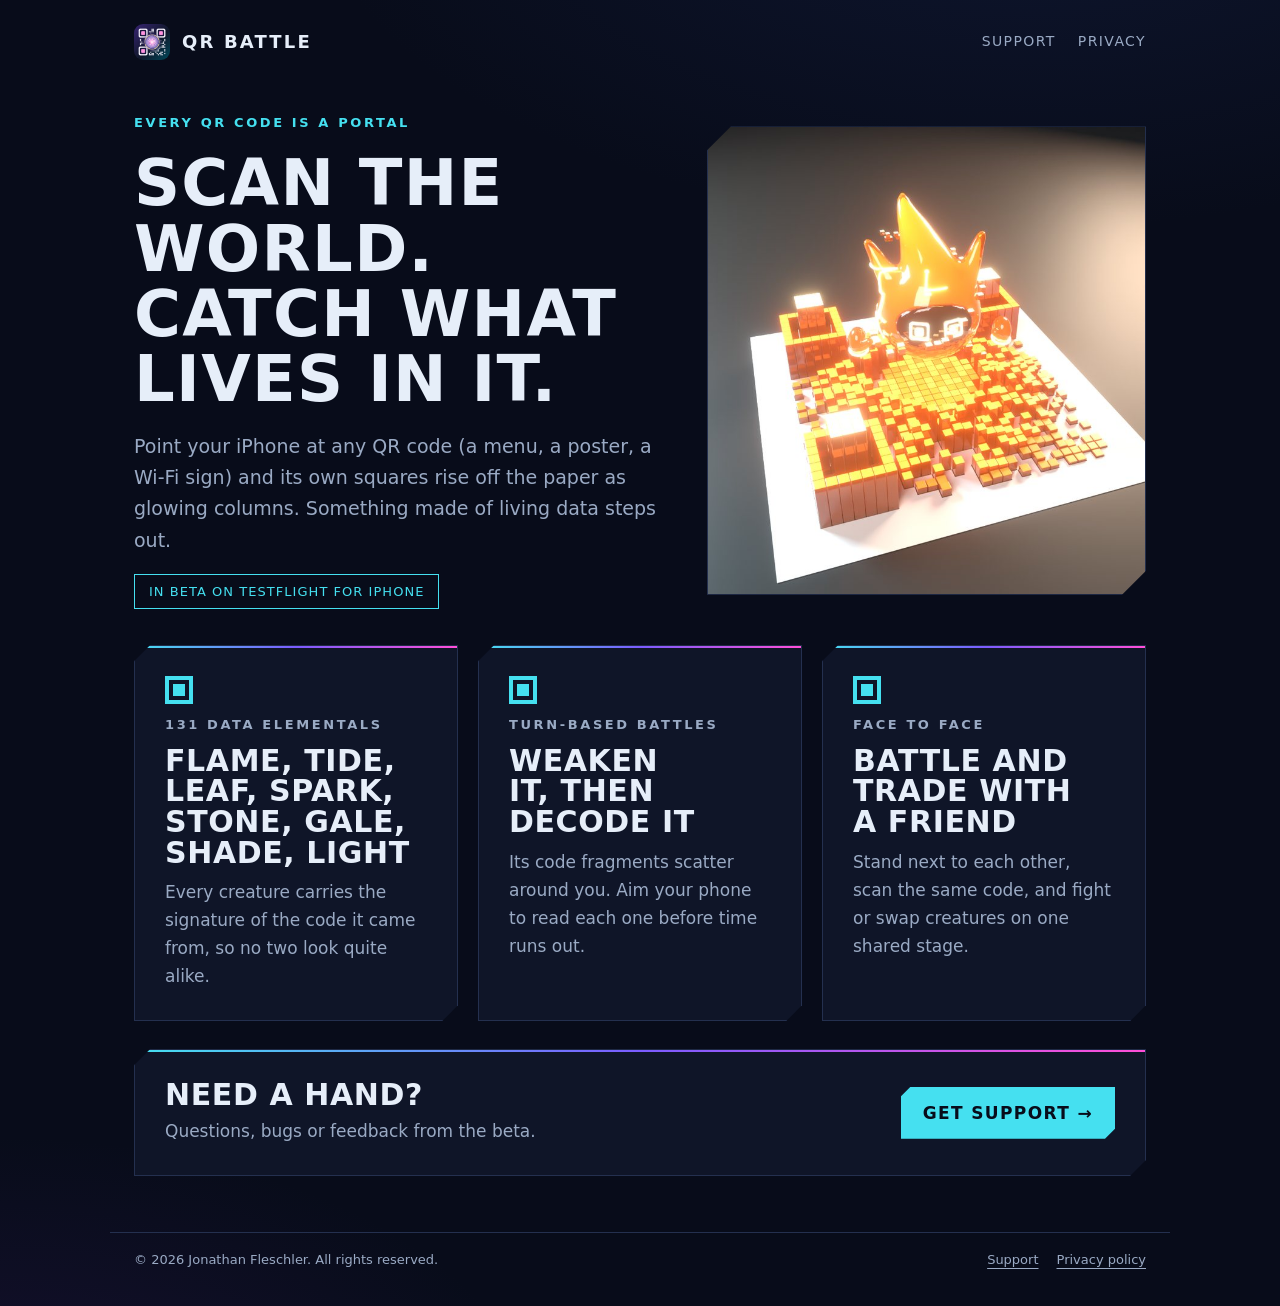
==== index.html @ 8e742f9b "Add the QR Battle landing, support and privacy pages Co-Authored-By: Claude Opus 5.5 <noreply@anthro" ====
<!doctype html>
<html lang="en">
<head>
<meta charset="utf-8">
<meta name="viewport" content="width=device-width, initial-scale=1">
<title>QR Battle · Every QR code is a portal</title>
<meta name="description" content="An augmented reality creature battler for iPhone. Scan any QR code, watch it bloom into a portal, and battle and decode the data elemental that lives inside.">
<meta name="theme-color" content="#080c1a">
<link rel="icon" href="./assets/icon.png">
<link rel="stylesheet" href="./style.css">
</head>
<body>
<nav aria-label="Main navigation">
  <a class="brand" href="./"><img src="./assets/icon.png" alt="" width="36" height="36"><span>QR Battle</span></a>
  <div class="links"><a href="./support/">Support</a><a href="./privacy/">Privacy</a></div>
</nav>
<main>
  <section class="hero">
    <div>
      <p class="eyebrow">Every QR code is a portal</p>
      <h1>Scan the world. Catch what lives in it.</h1>
      <p class="lede">Point your iPhone at any QR code (a menu, a poster, a Wi-Fi sign) and its own squares rise off the paper as glowing columns. Something made of living data steps out.</p>
      <span class="badge">In beta on TestFlight for iPhone</span>
    </div>
    <img src="./assets/hero.jpg" alt="A flame creature standing on a QR code whose squares have risen into glowing orange columns" width="720" height="768">
  </section>
  <div class="cards">
    <section class="panel">
      <span class="finder" aria-hidden="true"></span>
      <p class="eyebrow">131 data elementals</p>
      <h2>Flame, tide, leaf, spark, stone, gale, shade, light</h2>
      <p>Every creature carries the signature of the code it came from, so no two look quite alike.</p>
    </section>
    <section class="panel">
      <span class="finder" aria-hidden="true"></span>
      <p class="eyebrow">Turn-based battles</p>
      <h2>Weaken it, then decode it</h2>
      <p>Its code fragments scatter around you. Aim your phone to read each one before time runs out.</p>
    </section>
    <section class="panel">
      <span class="finder" aria-hidden="true"></span>
      <p class="eyebrow">Face to face</p>
      <h2>Battle and trade with a friend</h2>
      <p>Stand next to each other, scan the same code, and fight or swap creatures on one shared stage.</p>
    </section>
  </div>
  <section class="panel help">
    <div>
      <h2>Need a hand?</h2>
      <p>Questions, bugs or feedback from the beta.</p>
    </div>
    <a class="button" href="./support/">Get support →</a>
  </section>
</main>
<footer>
  <span>© 2026 Jonathan Fleschler. All rights reserved.</span>
  <span><a href="./support/">Support</a><a href="./privacy/">Privacy policy</a></span>
</footer>
</body>
</html>
---- style.css ----
/* QR Battle site: the game's Glyph look. Navy panels with chamfered corners, cyan edges, condensed caps. */
:root {
  --navy: #080c1a;
  --panel: #0f1528;
  --panel-edge: #24304f;
  --ink: #e6eef9;
  --muted: #9aaac4;
  --cyan: #45e0f0;
  --violet: #7b5cff;
  --magenta: #ff4fd8;
  --display: "SF Pro Display", "Helvetica Neue", "Arial Narrow", system-ui, sans-serif;
  --body: system-ui, -apple-system, "Segoe UI", Roboto, sans-serif;
  --mono: ui-monospace, "SF Mono", Menlo, Consolas, monospace;
  color-scheme: dark;
}
* { box-sizing: border-box; }
body {
  margin: 0;
  color: var(--ink);
  font-family: var(--body);
  font-size: 17px;
  line-height: 1.65;
  background:
    radial-gradient(1200px 600px at 80% -10%, #1b2a5a55, transparent 60%),
    radial-gradient(900px 500px at 0% 110%, #3a1d6a44, transparent 60%),
    var(--navy);
  min-height: 100vh;
}
a { color: var(--cyan); text-underline-offset: 4px; }
a:hover { text-decoration-thickness: 2px; }
a:focus-visible, summary:focus-visible { outline: 2px solid var(--cyan); outline-offset: 4px; }
::selection { background: var(--cyan); color: var(--navy); }

nav, main, footer { max-width: 1060px; margin: 0 auto; padding-inline: 24px; }
nav { display: flex; justify-content: space-between; align-items: center; gap: 20px; padding-block: 24px; }
.brand { display: flex; align-items: center; gap: 12px; color: var(--ink); text-decoration: none; }
.brand img { width: 36px; height: 36px; border-radius: 9px; }
.brand span, .eyebrow, h1, h2, summary, .button {
  font-family: var(--display);
  font-stretch: condensed;
  text-transform: uppercase;
}
.brand span { font-weight: 800; letter-spacing: 0.12em; font-size: 18px; }
nav .links { display: flex; gap: 22px; }
nav .links a { color: var(--muted); text-decoration: none; text-transform: uppercase; letter-spacing: 0.1em; font-size: 14px; }
nav .links a[aria-current="page"], nav .links a:hover { color: var(--cyan); }

main { padding-block: 16px 56px; display: grid; gap: 28px; }
.eyebrow { color: var(--cyan); letter-spacing: 0.2em; font-size: 13px; font-weight: 700; margin: 0; }
h1, h2 { font-weight: 800; line-height: 1.02; letter-spacing: 0.02em; text-wrap: balance; margin: 0; }
h1 { font-size: clamp(38px, 6.4vw, 64px); }
h2 { font-size: clamp(24px, 3.4vw, 30px); }

/* Panels: chamfered top-left and bottom-right, like the in-game cards. */
.panel {
  background: var(--panel);
  border: 1px solid var(--panel-edge);
  clip-path: polygon(16px 0, 100% 0, 100% calc(100% - 16px), calc(100% - 16px) 100%, 0 100%, 0 16px);
  padding: 30px;
  position: relative;
}
.panel::before {
  content: "";
  position: absolute; inset: 0 0 auto 0; height: 2px;
  background: linear-gradient(90deg, var(--cyan), var(--violet), var(--magenta));
}

.hero { display: grid; grid-template-columns: 1.1fr 0.9fr; gap: 36px; align-items: center; padding-block: 12px 8px; }
.hero > div { display: grid; gap: 18px; min-width: 0; }
.hero p.lede { font-size: 19px; color: var(--muted); margin: 0; max-width: 36em; }
.hero img { width: 100%; max-width: 100%; height: auto; display: block; border: 1px solid var(--panel-edge);
  clip-path: polygon(24px 0, 100% 0, 100% calc(100% - 24px), calc(100% - 24px) 100%, 0 100%, 0 24px); }
.badge { justify-self: start; border: 1px solid var(--cyan); color: var(--cyan); padding: 6px 14px; font-size: 13px;
  letter-spacing: 0.08em; text-transform: uppercase; }

.cards { display: grid; grid-template-columns: repeat(3, minmax(0, 1fr)); gap: 20px; }
.cards .panel { display: grid; gap: 10px; align-content: start; }
.cards p { margin: 0; color: var(--muted); }
.finder { width: 28px; height: 28px; border: 4px solid var(--cyan); padding: 4px; }
.finder::after { content: ""; display: block; width: 100%; height: 100%; background: var(--cyan); }

.help { display: flex; justify-content: space-between; align-items: center; gap: 24px; }
.help p { margin: 6px 0 0; color: var(--muted); }
.button { display: inline-block; flex: none; text-decoration: none; color: var(--navy); background: var(--cyan);
  padding: 12px 22px; font-weight: 800; letter-spacing: 0.08em; font-size: 17px;
  clip-path: polygon(10px 0, 100% 0, 100% calc(100% - 10px), calc(100% - 10px) 100%, 0 100%, 0 10px); }
.button:hover { background: #7af0fb; }

.document { max-width: 780px; width: 100%; margin: 0 auto; display: grid; gap: 14px; }
.document h1 { font-size: clamp(36px, 5vw, 50px); }
.document h2 { margin-top: 18px; }
.document p { margin: 0; }
.document .updated { font-family: var(--mono); font-size: 13px; color: var(--muted); }
.document a { overflow-wrap: anywhere; }
.contact { background: #0a1122; border: 1px solid var(--panel-edge); padding: 20px 22px; display: grid; gap: 8px; margin-block: 8px; }
.contact .address { font-family: var(--mono); font-size: 16px; user-select: all; overflow-wrap: anywhere; margin: 0; }
details { border-top: 1px solid var(--panel-edge); padding-block: 14px; }
details:last-of-type { border-bottom: 1px solid var(--panel-edge); }
summary { cursor: pointer; font-weight: 700; font-size: 20px; letter-spacing: 0.04em; }
details p { margin-top: 10px !important; color: var(--muted); }

footer { display: flex; justify-content: space-between; flex-wrap: wrap; gap: 16px; padding-block: 16px 36px;
  font-size: 13px; color: var(--muted); border-top: 1px solid var(--panel-edge); }
footer span { display: flex; gap: 18px; flex-wrap: wrap; }
footer a { color: var(--muted); }

@media (max-width: 760px) {
  .hero { grid-template-columns: 1fr; }
  .cards { grid-template-columns: 1fr; }
  .help { flex-direction: column; align-items: stretch; }
  .panel { padding: 24px; }
  nav .links { gap: 14px; }
}
@media (prefers-reduced-motion: reduce) { * { scroll-behavior: auto; } }
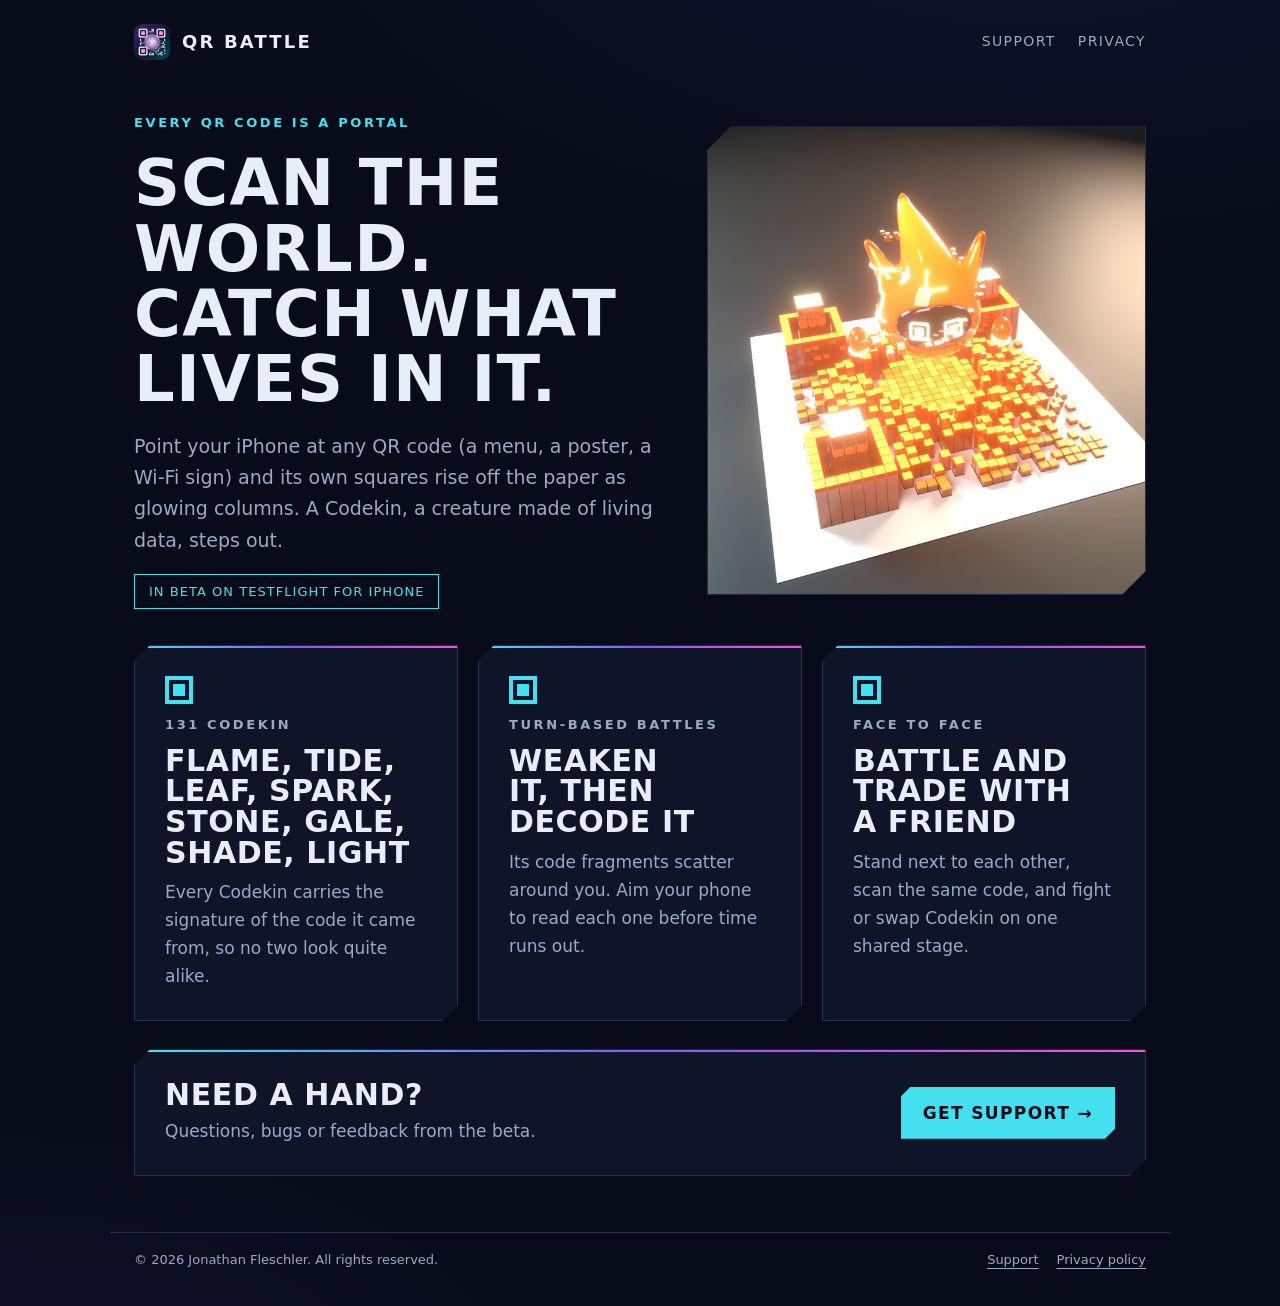
==== commit 5647e23a: "Call the creatures Codekin, and explain that healthy ones resist decoding Co-Authored-By: Claude Opu" ====
--- a/index.html
+++ b/index.html
@@ -4,7 +4,7 @@
 <meta charset="utf-8">
 <meta name="viewport" content="width=device-width, initial-scale=1">
 <title>QR Battle · Every QR code is a portal</title>
-<meta name="description" content="An augmented reality creature battler for iPhone. Scan any QR code, watch it bloom into a portal, and battle and decode the data elemental that lives inside.">
+<meta name="description" content="An augmented reality creature battler for iPhone. Scan any QR code, watch it bloom into a portal, and battle and decode the Codekin that lives inside.">
 <meta name="theme-color" content="#080c1a">
 <link rel="icon" href="./assets/icon.png">
 <link rel="stylesheet" href="./style.css">
@@ -19,17 +19,17 @@
     <div>
       <p class="eyebrow">Every QR code is a portal</p>
       <h1>Scan the world. Catch what lives in it.</h1>
-      <p class="lede">Point your iPhone at any QR code (a menu, a poster, a Wi-Fi sign) and its own squares rise off the paper as glowing columns. Something made of living data steps out.</p>
+      <p class="lede">Point your iPhone at any QR code (a menu, a poster, a Wi-Fi sign) and its own squares rise off the paper as glowing columns. A Codekin, a creature made of living data, steps out.</p>
       <span class="badge">In beta on TestFlight for iPhone</span>
     </div>
-    <img src="./assets/hero.jpg" alt="A flame creature standing on a QR code whose squares have risen into glowing orange columns" width="720" height="768">
+    <img src="./assets/hero.jpg" alt="A flame Codekin standing on a QR code whose squares have risen into glowing orange columns" width="720" height="768">
   </section>
   <div class="cards">
     <section class="panel">
       <span class="finder" aria-hidden="true"></span>
-      <p class="eyebrow">131 data elementals</p>
+      <p class="eyebrow">131 Codekin</p>
       <h2>Flame, tide, leaf, spark, stone, gale, shade, light</h2>
-      <p>Every creature carries the signature of the code it came from, so no two look quite alike.</p>
+      <p>Every Codekin carries the signature of the code it came from, so no two look quite alike.</p>
     </section>
     <section class="panel">
       <span class="finder" aria-hidden="true"></span>
@@ -41,7 +41,7 @@
       <span class="finder" aria-hidden="true"></span>
       <p class="eyebrow">Face to face</p>
       <h2>Battle and trade with a friend</h2>
-      <p>Stand next to each other, scan the same code, and fight or swap creatures on one shared stage.</p>
+      <p>Stand next to each other, scan the same code, and fight or swap Codekin on one shared stage.</p>
     </section>
   </div>
   <section class="panel help">
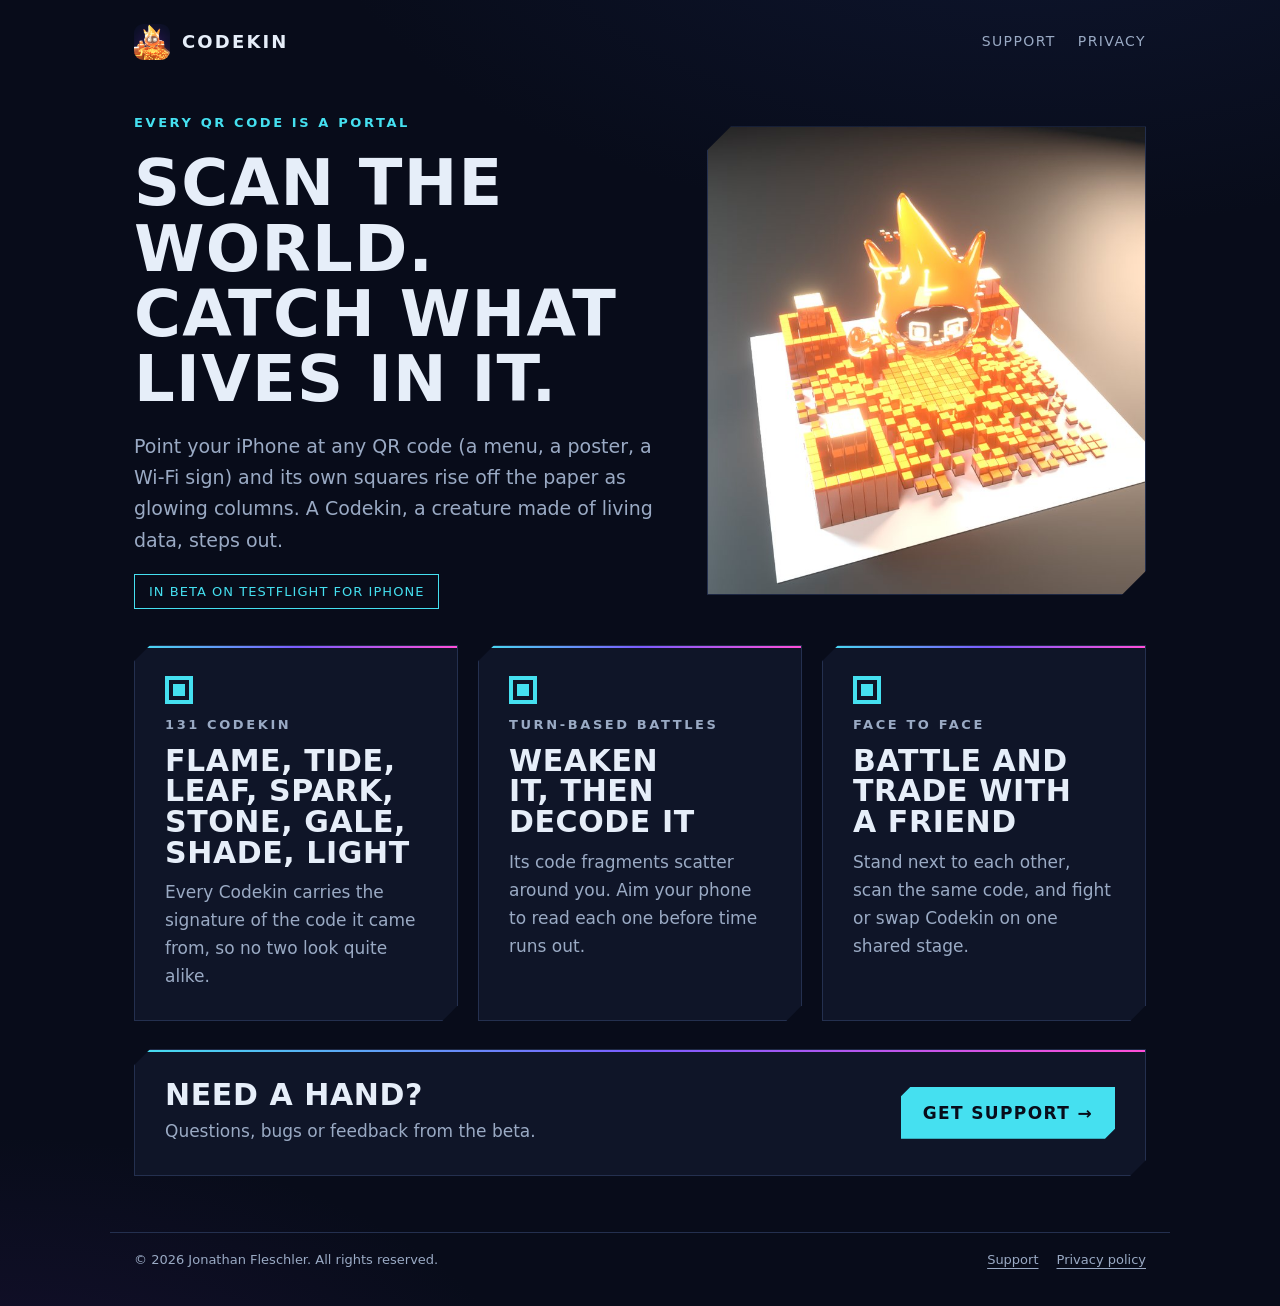
==== commit 76fa82f0: "Call the game Codekin Co-Authored-By: Claude Opus 5.5 <noreply@anthropic.com>" ====
--- a/index.html
+++ b/index.html
@@ -3,7 +3,7 @@
 <head>
 <meta charset="utf-8">
 <meta name="viewport" content="width=device-width, initial-scale=1">
-<title>QR Battle · Every QR code is a portal</title>
+<title>Codekin · Every QR code is a portal</title>
 <meta name="description" content="An augmented reality creature battler for iPhone. Scan any QR code, watch it bloom into a portal, and battle and decode the Codekin that lives inside.">
 <meta name="theme-color" content="#080c1a">
 <link rel="icon" href="./assets/icon.png">
@@ -11,7 +11,7 @@
 </head>
 <body>
 <nav aria-label="Main navigation">
-  <a class="brand" href="./"><img src="./assets/icon.png" alt="" width="36" height="36"><span>QR Battle</span></a>
+  <a class="brand" href="./"><img src="./assets/icon.png" alt="" width="36" height="36"><span>Codekin</span></a>
   <div class="links"><a href="./support/">Support</a><a href="./privacy/">Privacy</a></div>
 </nav>
 <main>
--- a/style.css
+++ b/style.css
@@ -1,4 +1,4 @@
-/* QR Battle site: the game's Glyph look. Navy panels with chamfered corners, cyan edges, condensed caps. */
+/* Codekin site: the game's Glyph look. Navy panels with chamfered corners, cyan edges, condensed caps. */
 :root {
   --navy: #080c1a;
   --panel: #0f1528;
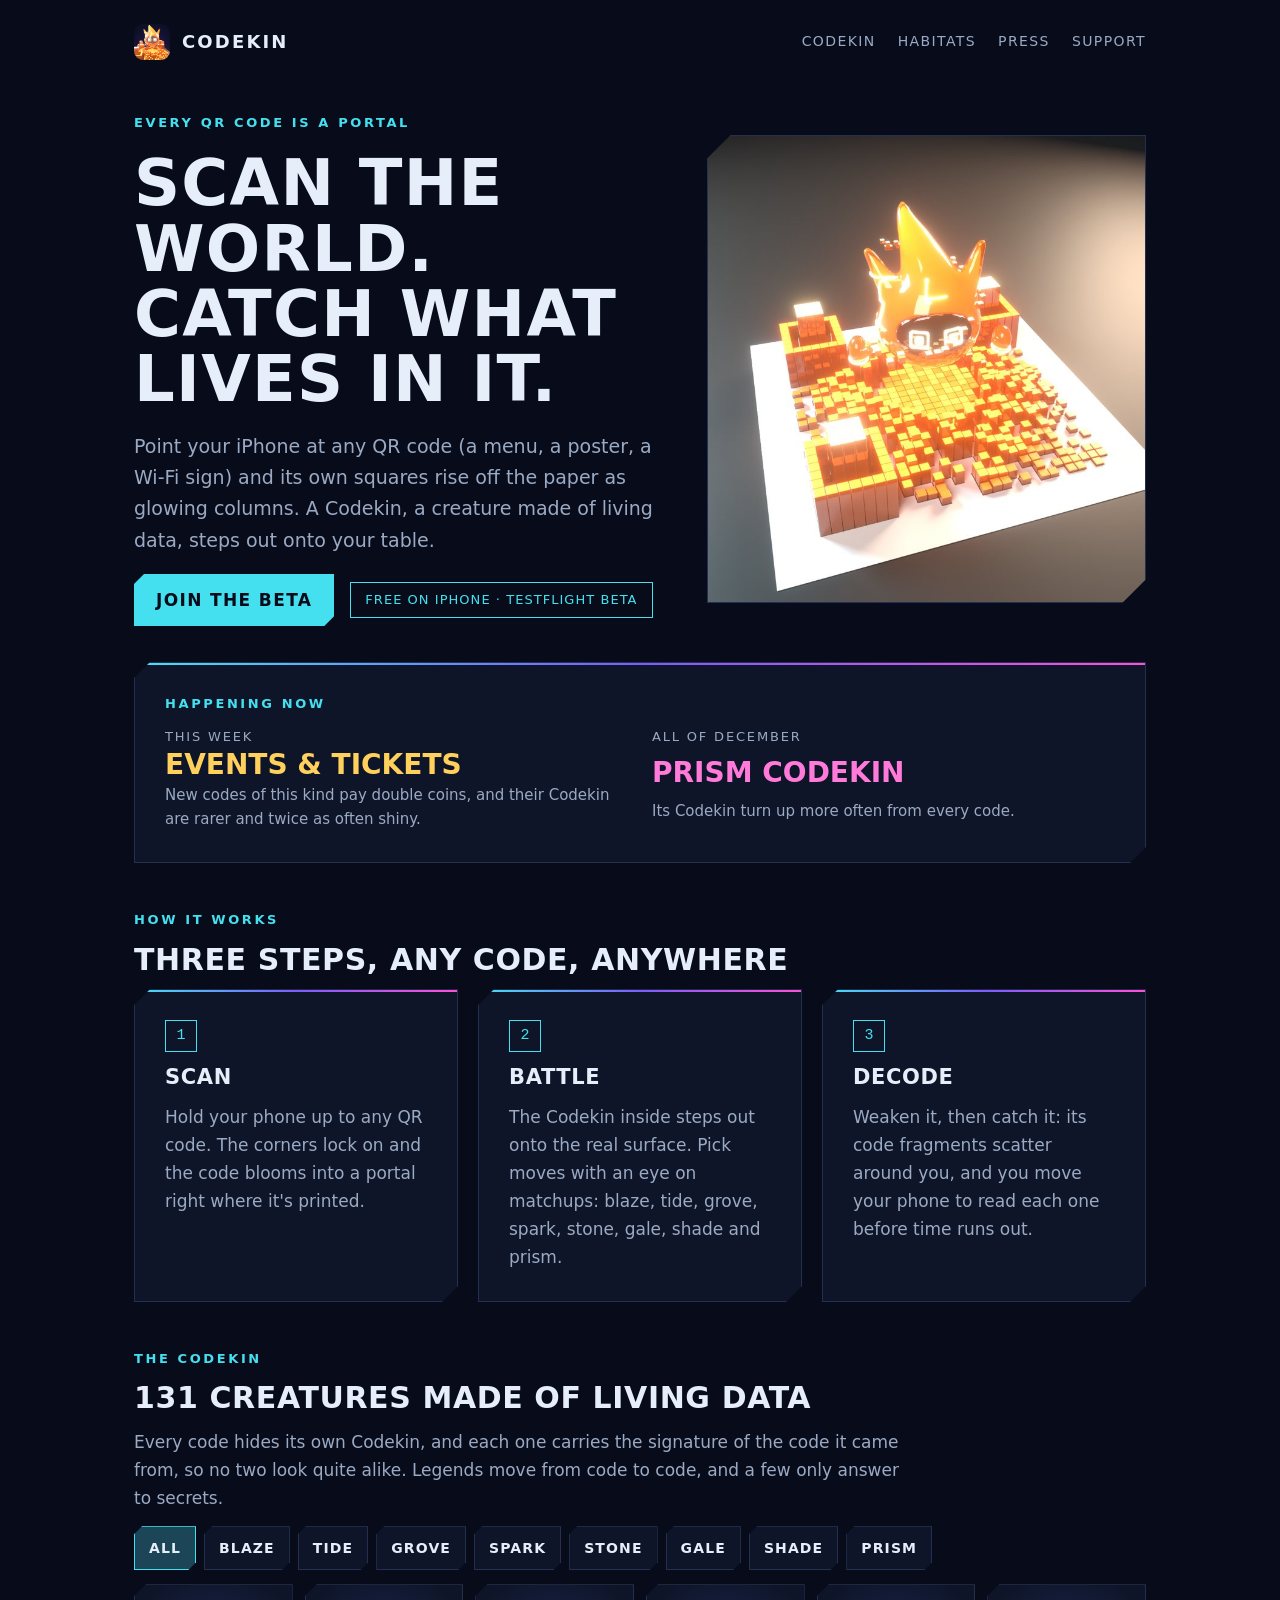
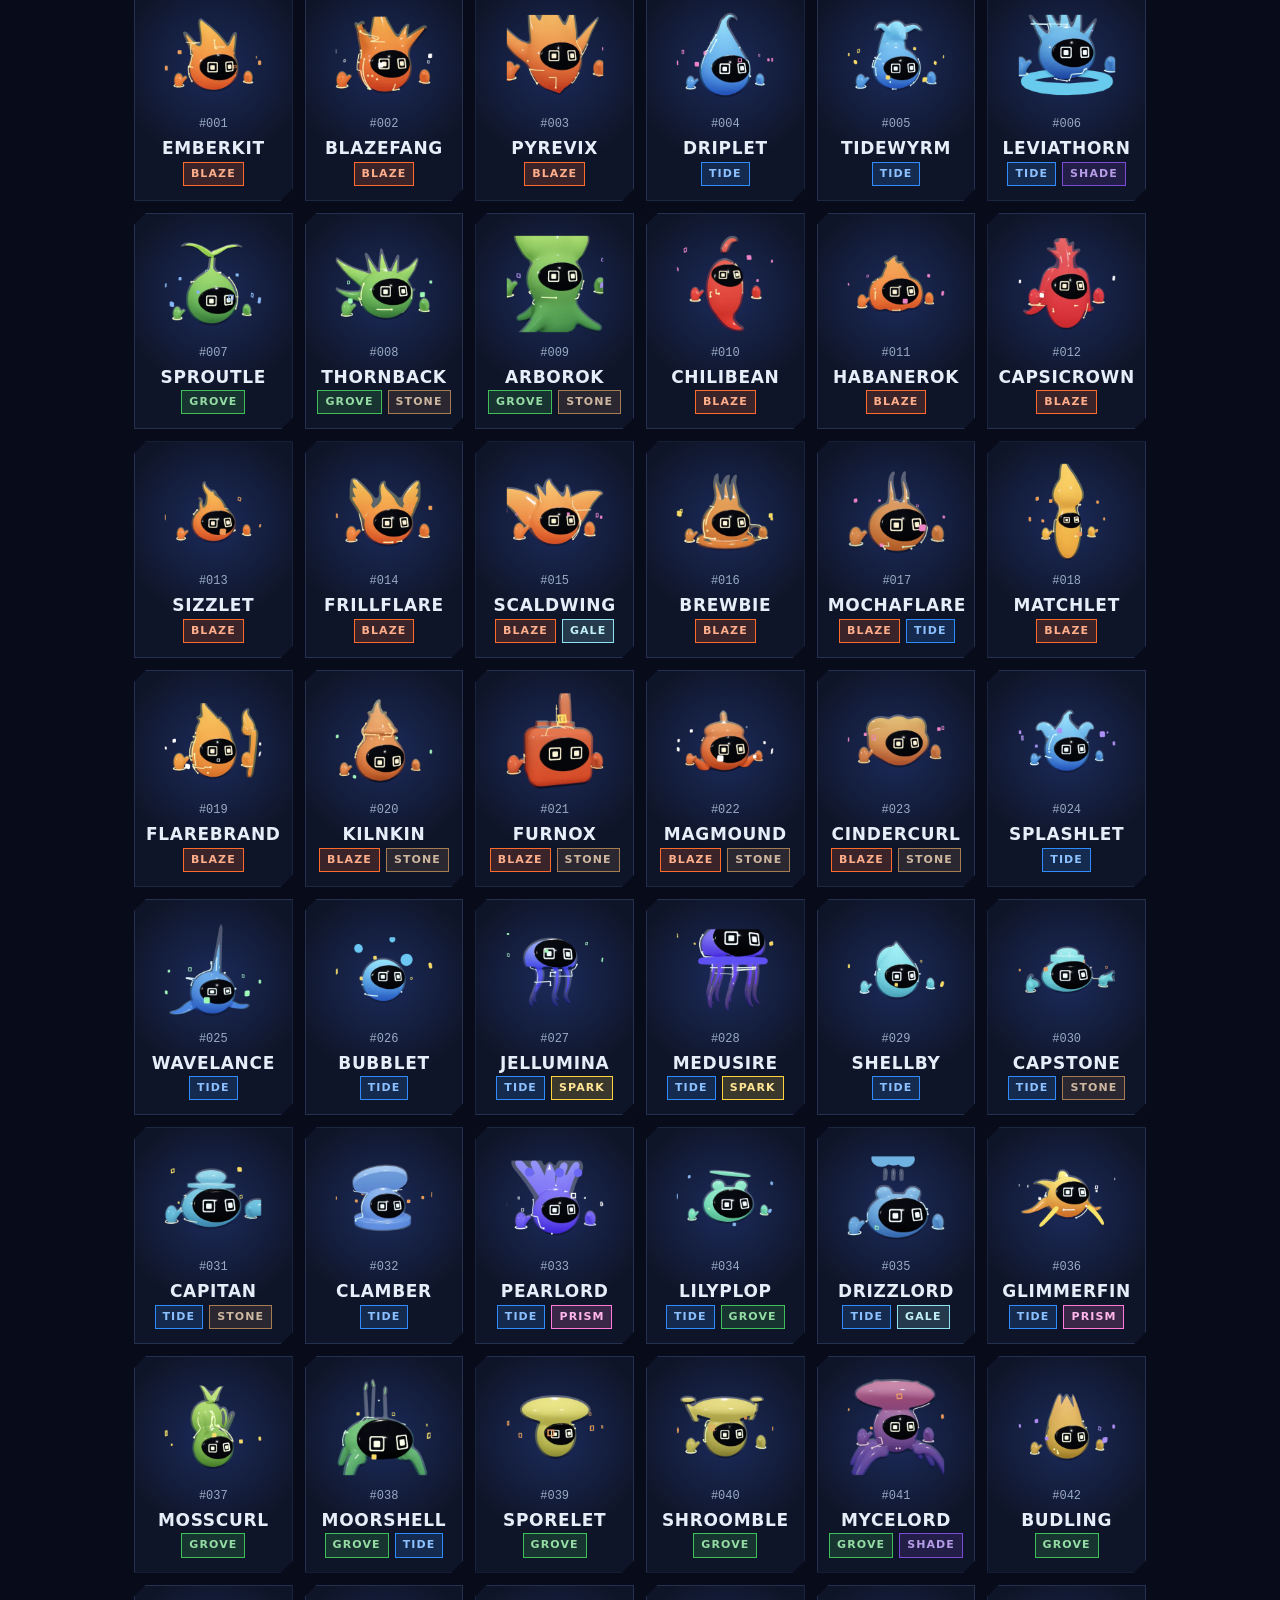
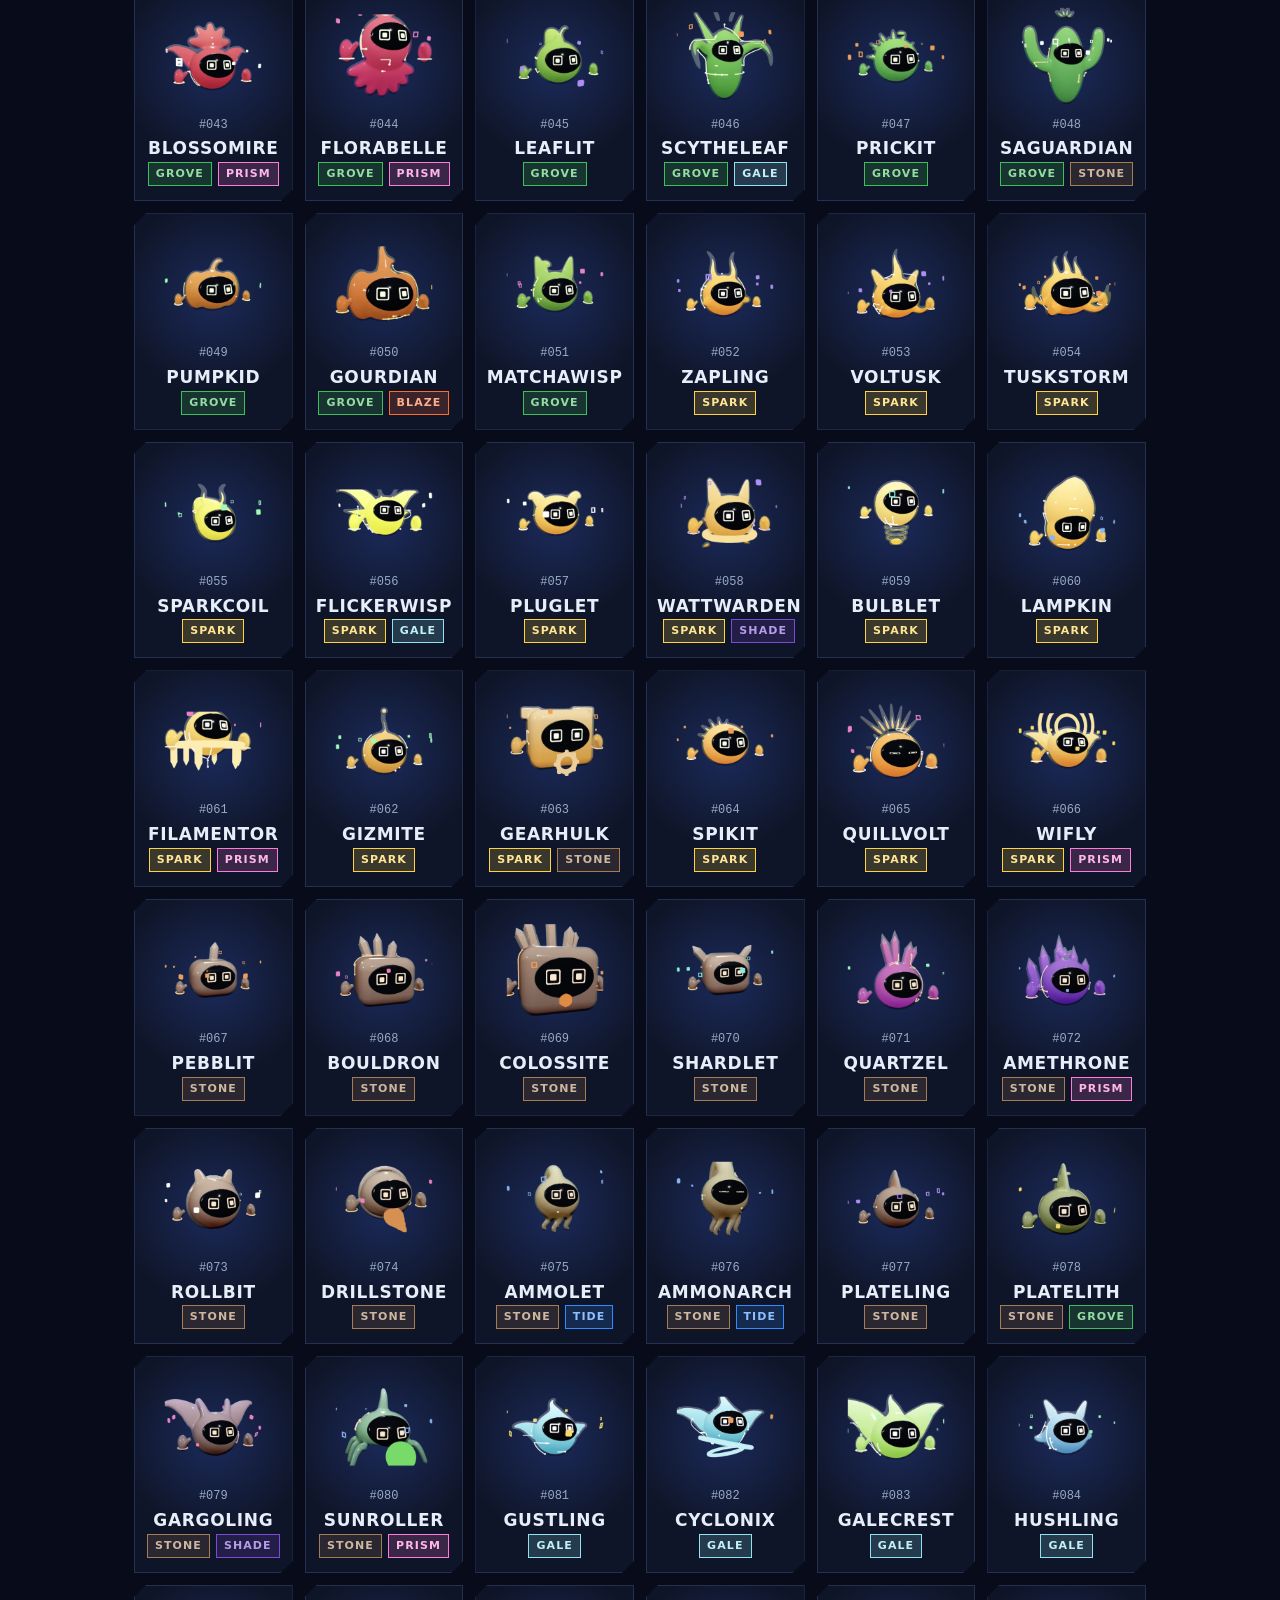
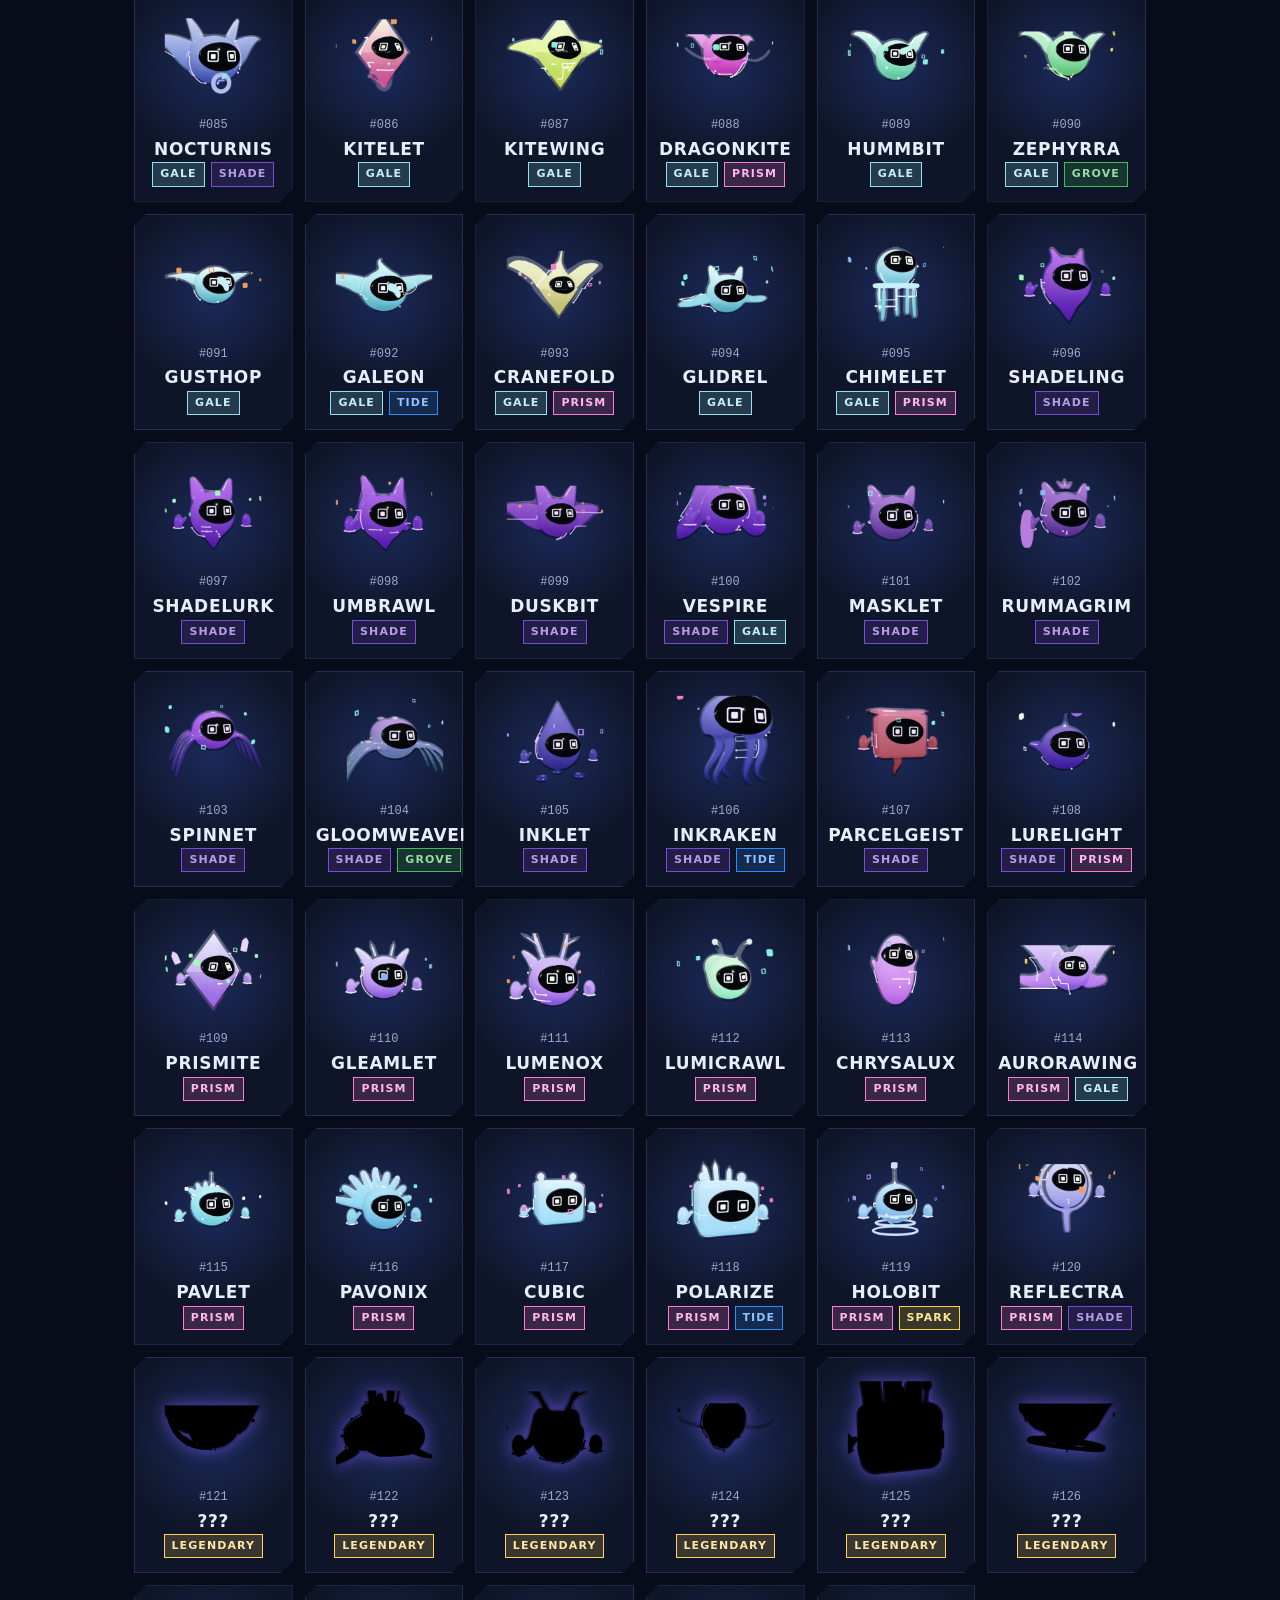
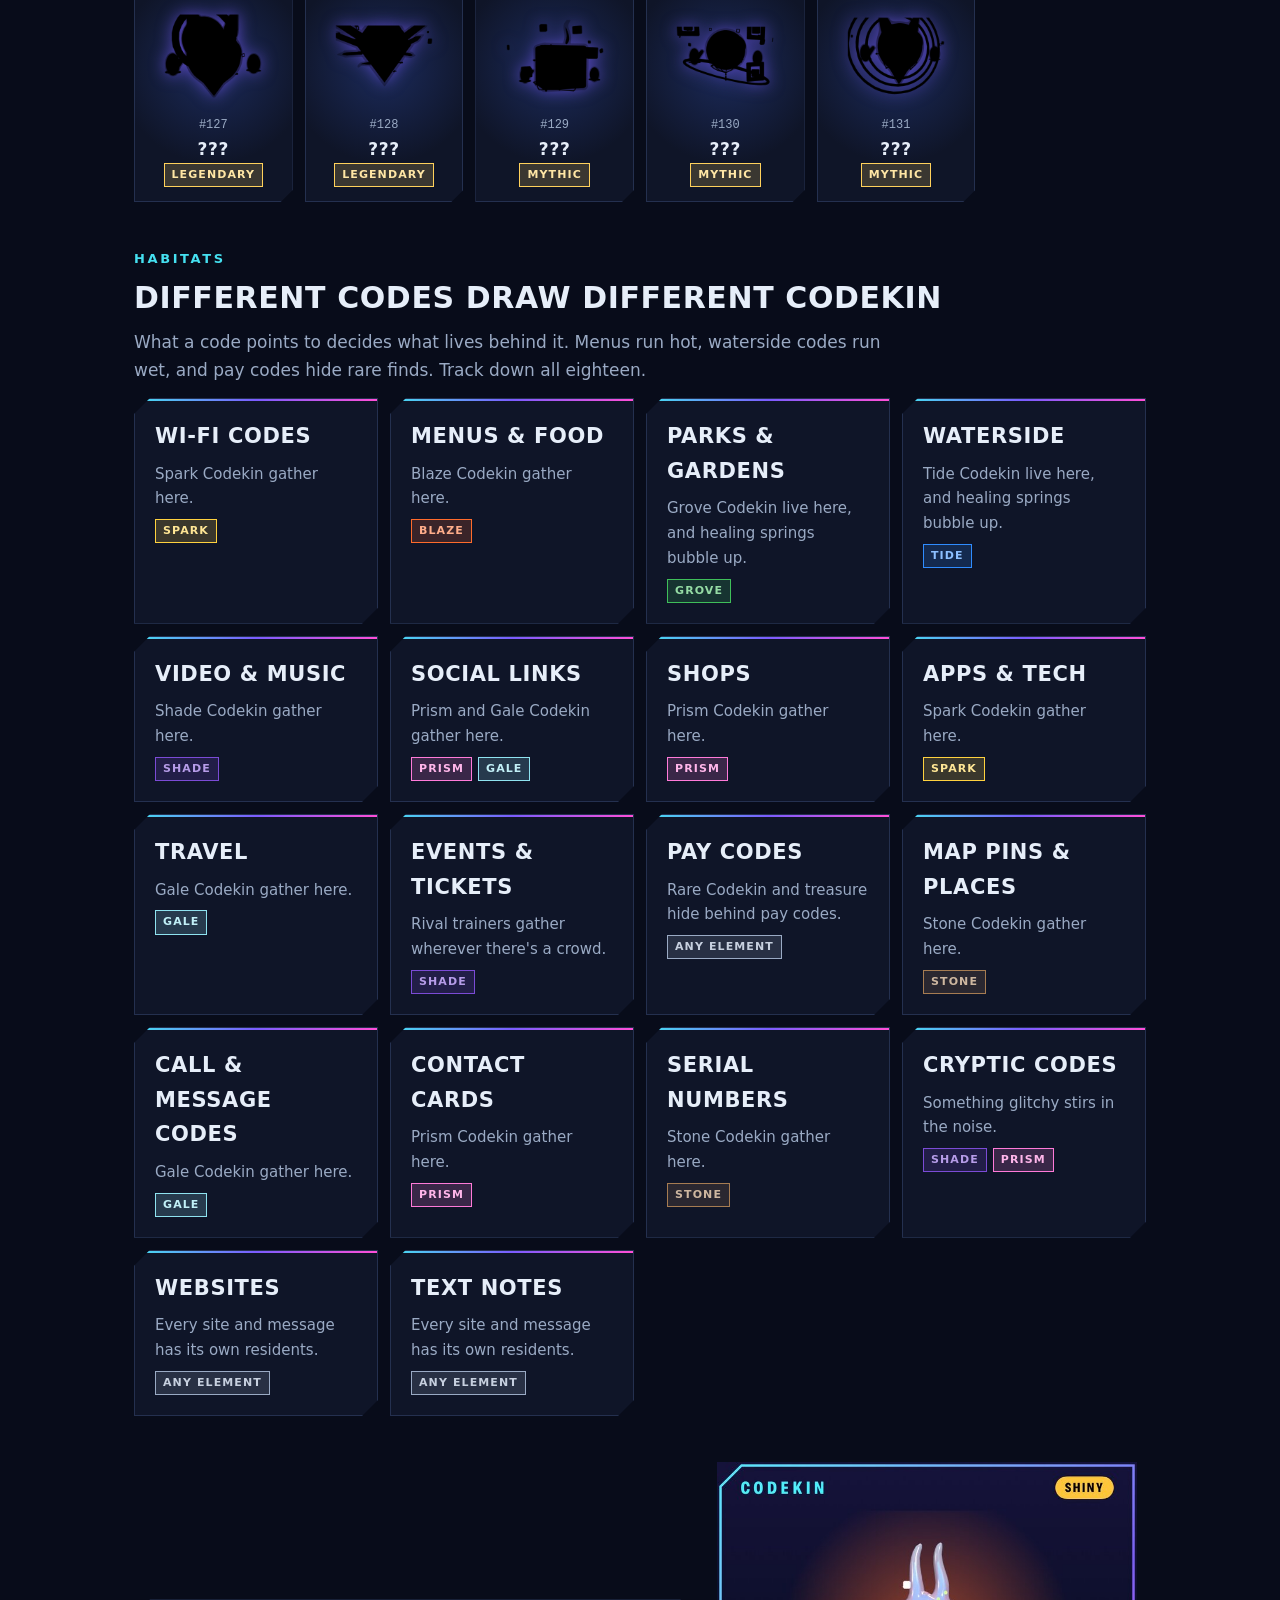
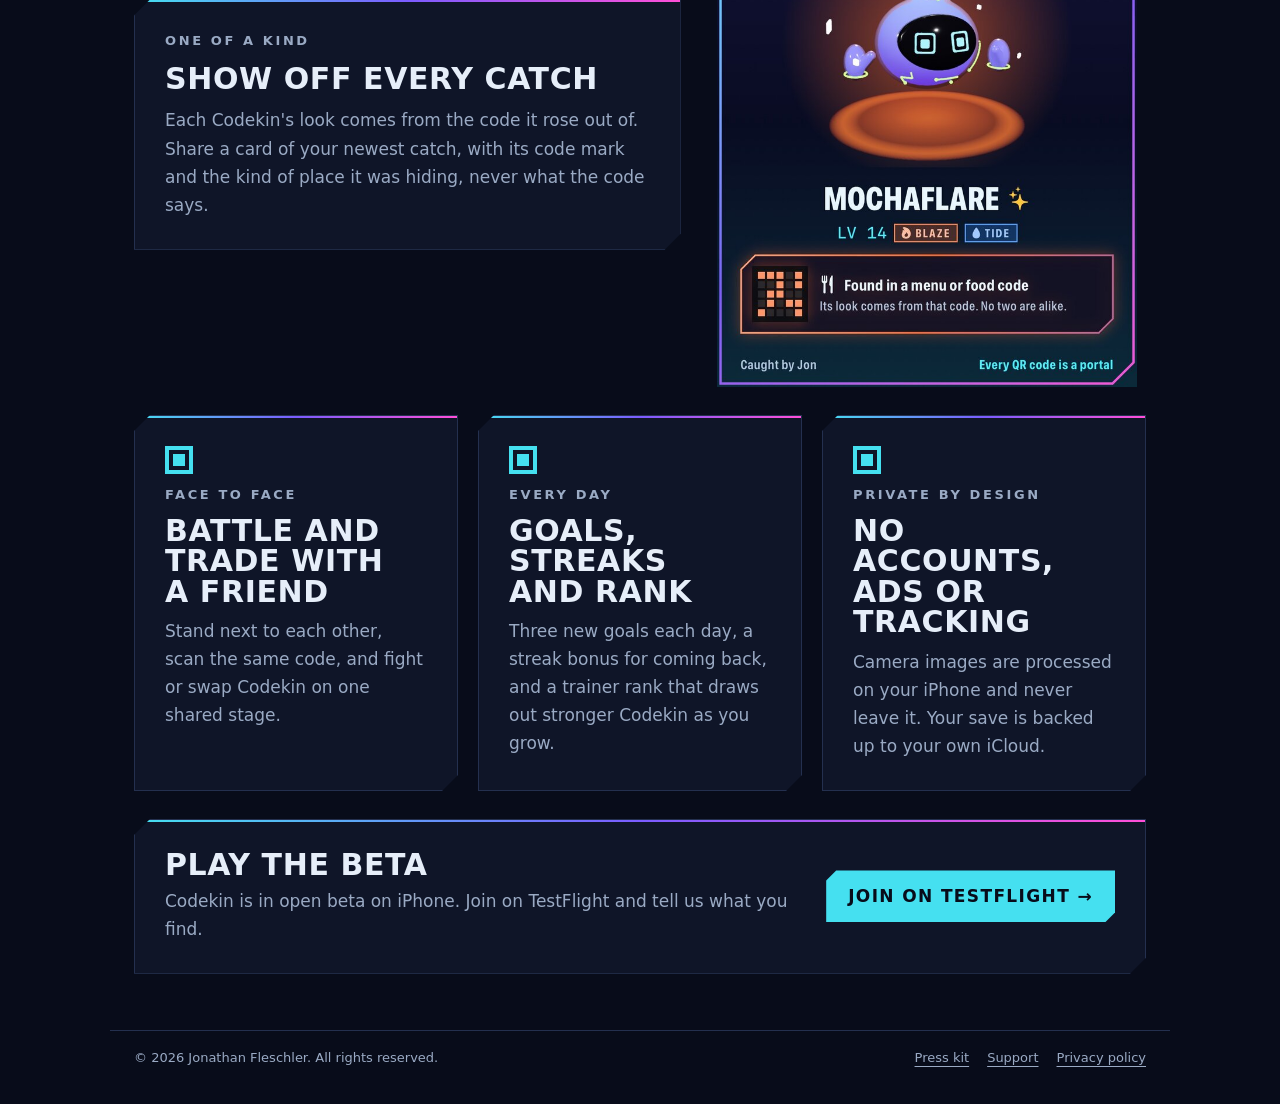
==== commit 05992ad1: "Build out the site: Codekin gallery, habitats, live events, press kit - Every Codekin in a filterabl" ====
--- a/index.html
+++ b/index.html
@@ -4,57 +4,127 @@
 <meta charset="utf-8">
 <meta name="viewport" content="width=device-width, initial-scale=1">
 <title>Codekin · Every QR code is a portal</title>
-<meta name="description" content="An augmented reality creature battler for iPhone. Scan any QR code, watch it bloom into a portal, and battle and decode the Codekin that lives inside.">
+<meta name="description" content="An augmented reality creature battler for iPhone. Scan any QR code, watch it bloom into a portal, then battle and catch the Codekin that lives inside.">
 <meta name="theme-color" content="#080c1a">
+<meta property="og:type" content="website">
+<meta property="og:site_name" content="Codekin">
+<meta property="og:title" content="Codekin · Every QR code is a portal">
+<meta property="og:description" content="Scan any QR code. Battle the creature that lives inside. Catch it. An AR creature battler for iPhone.">
+<meta property="og:image" content="https://jfleschler.github.io/qr-battle-site/assets/og.jpg">
+<meta property="og:image:width" content="1200">
+<meta property="og:image:height" content="630">
+<meta property="og:url" content="https://jfleschler.github.io/qr-battle-site/">
+<meta name="twitter:card" content="summary_large_image">
 <link rel="icon" href="./assets/icon.png">
+<link rel="apple-touch-icon" href="./assets/icon.png">
 <link rel="stylesheet" href="./style.css">
+<script src="./assets/site.js" defer></script>
 </head>
 <body>
 <nav aria-label="Main navigation">
   <a class="brand" href="./"><img src="./assets/icon.png" alt="" width="36" height="36"><span>Codekin</span></a>
-  <div class="links"><a href="./support/">Support</a><a href="./privacy/">Privacy</a></div>
+  <div class="links"><a href="#codekin">Codekin</a><a href="#habitats">Habitats</a><a href="./press/">Press</a><a href="./support/">Support</a></div>
 </nav>
 <main>
   <section class="hero">
     <div>
       <p class="eyebrow">Every QR code is a portal</p>
       <h1>Scan the world. Catch what lives in it.</h1>
-      <p class="lede">Point your iPhone at any QR code (a menu, a poster, a Wi-Fi sign) and its own squares rise off the paper as glowing columns. A Codekin, a creature made of living data, steps out.</p>
-      <span class="badge">In beta on TestFlight for iPhone</span>
+      <p class="lede">Point your iPhone at any QR code (a menu, a poster, a Wi-Fi sign) and its own squares rise off the paper as glowing columns. A Codekin, a creature made of living data, steps out onto your table.</p>
+      <div class="actions">
+        <a class="button" href="https://testflight.apple.com/join/FkPMTj8T">Join the beta</a>
+        <span class="badge">Free on iPhone · TestFlight beta</span>
+      </div>
     </div>
     <img src="./assets/hero.jpg" alt="A flame Codekin standing on a QR code whose squares have risen into glowing orange columns" width="720" height="768">
   </section>
+
+  <section class="panel events" aria-labelledby="events-title" hidden>
+    <p class="eyebrow" id="events-title">Happening now</p>
+    <div class="event-row">
+      <div class="event"><span class="event-label">This week</span><strong id="event-week"></strong><span id="event-week-detail"></span></div>
+      <div class="event"><span class="event-label" id="event-month-label">This month</span><strong id="event-month"></strong><span>Its Codekin turn up more often from every code.</span></div>
+    </div>
+  </section>
+
+  <section aria-labelledby="how-title" class="section">
+    <p class="eyebrow">How it works</p>
+    <h2 id="how-title">Three steps, any code, anywhere</h2>
+    <ol class="steps">
+      <li class="panel"><span class="step">1</span><h3>Scan</h3><p>Hold your phone up to any QR code. The corners lock on and the code blooms into a portal right where it's printed.</p></li>
+      <li class="panel"><span class="step">2</span><h3>Battle</h3><p>The Codekin inside steps out onto the real surface. Pick moves with an eye on matchups: blaze, tide, grove, spark, stone, gale, shade and prism.</p></li>
+      <li class="panel"><span class="step">3</span><h3>Decode</h3><p>Weaken it, then catch it: its code fragments scatter around you, and you move your phone to read each one before time runs out.</p></li>
+    </ol>
+  </section>
+
+  <section id="codekin" aria-labelledby="codekin-title" class="section">
+    <p class="eyebrow">The Codekin</p>
+    <h2 id="codekin-title"><span id="codekin-count">131</span> creatures made of living data</h2>
+    <p class="section-lede">Every code hides its own Codekin, and each one carries the signature of the code it came from, so no two look quite alike. Legends move from code to code, and a few only answer to secrets.</p>
+    <div class="filters" role="group" aria-label="Filter by element" id="filters"></div>
+    <ul class="gallery" id="gallery" aria-live="polite"></ul>
+    <noscript><p class="section-lede">Turn on JavaScript to browse every Codekin.</p></noscript>
+  </section>
+
+  <section id="habitats" aria-labelledby="habitats-title" class="section">
+    <p class="eyebrow">Habitats</p>
+    <h2 id="habitats-title">Different codes draw different Codekin</h2>
+    <p class="section-lede">What a code points to decides what lives behind it. Menus run hot, waterside codes run wet, and pay codes hide rare finds. Track down all eighteen.</p>
+    <ul class="habitats" id="habitat-list"></ul>
+  </section>
+
+  <section class="split section">
+    <div class="panel">
+      <p class="eyebrow">One of a kind</p>
+      <h2>Show off every catch</h2>
+      <p>Each Codekin's look comes from the code it rose out of. Share a card of your newest catch, with its code mark and the kind of place it was hiding, never what the code says.</p>
+    </div>
+    <img src="./assets/share-card.jpg" alt="A share card of a shiny Mochaflare, level 14, found in a menu or food code" width="720" height="900" loading="lazy">
+  </section>
+
   <div class="cards">
-    <section class="panel">
-      <span class="finder" aria-hidden="true"></span>
-      <p class="eyebrow">131 Codekin</p>
-      <h2>Flame, tide, leaf, spark, stone, gale, shade, light</h2>
-      <p>Every Codekin carries the signature of the code it came from, so no two look quite alike.</p>
-    </section>
-    <section class="panel">
-      <span class="finder" aria-hidden="true"></span>
-      <p class="eyebrow">Turn-based battles</p>
-      <h2>Weaken it, then decode it</h2>
-      <p>Its code fragments scatter around you. Aim your phone to read each one before time runs out.</p>
-    </section>
     <section class="panel">
       <span class="finder" aria-hidden="true"></span>
       <p class="eyebrow">Face to face</p>
       <h2>Battle and trade with a friend</h2>
       <p>Stand next to each other, scan the same code, and fight or swap Codekin on one shared stage.</p>
     </section>
+    <section class="panel">
+      <span class="finder" aria-hidden="true"></span>
+      <p class="eyebrow">Every day</p>
+      <h2>Goals, streaks and rank</h2>
+      <p>Three new goals each day, a streak bonus for coming back, and a trainer rank that draws out stronger Codekin as you grow.</p>
+    </section>
+    <section class="panel">
+      <span class="finder" aria-hidden="true"></span>
+      <p class="eyebrow">Private by design</p>
+      <h2>No accounts, ads or tracking</h2>
+      <p>Camera images are processed on your iPhone and never leave it. Your save is backed up to your own iCloud.</p>
+    </section>
   </div>
+
   <section class="panel help">
     <div>
-      <h2>Need a hand?</h2>
-      <p>Questions, bugs or feedback from the beta.</p>
+      <h2>Play the beta</h2>
+      <p>Codekin is in open beta on iPhone. Join on TestFlight and tell us what you find.</p>
     </div>
-    <a class="button" href="./support/">Get support →</a>
+    <a class="button" href="https://testflight.apple.com/join/FkPMTj8T">Join on TestFlight →</a>
   </section>
 </main>
+
+<dialog id="codekin-detail" aria-labelledby="detail-name">
+  <form method="dialog"><button class="close" aria-label="Close">×</button></form>
+  <img id="detail-image" alt="" width="320" height="320">
+  <p class="eyebrow" id="detail-number"></p>
+  <h2 id="detail-name"></h2>
+  <div class="chips" id="detail-elements"></div>
+  <p id="detail-flavor"></p>
+  <p id="detail-evolution" class="muted"></p>
+</dialog>
+
 <footer>
   <span>© 2026 Jonathan Fleschler. All rights reserved.</span>
-  <span><a href="./support/">Support</a><a href="./privacy/">Privacy policy</a></span>
+  <span><a href="./press/">Press kit</a><a href="./support/">Support</a><a href="./privacy/">Privacy policy</a></span>
 </footer>
 </body>
 </html>
--- a/style.css
+++ b/style.css
@@ -112,3 +112,98 @@
   nav .links { gap: 14px; }
 }
 @media (prefers-reduced-motion: reduce) { * { scroll-behavior: auto; } }
+
+/* Landing page sections. */
+.actions { display: flex; align-items: center; gap: 16px; flex-wrap: wrap; }
+.actions .badge { justify-self: auto; }
+.section { display: grid; gap: 14px; margin-top: 18px; }
+.section-lede { color: var(--muted); margin: 0; max-width: 46em; }
+h3 { font-family: var(--display); font-stretch: condensed; text-transform: uppercase; font-weight: 800; font-size: 21px;
+  letter-spacing: 0.03em; margin: 0; }
+.muted { color: var(--muted); }
+
+.events { display: grid; gap: 12px; }
+.event-row { display: grid; grid-template-columns: repeat(2, minmax(0, 1fr)); gap: 24px; }
+.event { display: grid; gap: 2px; }
+.event-label { color: var(--muted); font-size: 13px; letter-spacing: 0.14em; text-transform: uppercase; }
+.event strong { font-family: var(--display); font-stretch: condensed; text-transform: uppercase; font-size: 28px;
+  font-weight: 800; line-height: 1.1; color: #ffd15c; }
+.event span:last-child { color: var(--muted); font-size: 15px; }
+
+.steps { list-style: none; margin: 0; padding: 0; display: grid; grid-template-columns: repeat(3, minmax(0, 1fr)); gap: 20px; }
+.steps .panel { display: grid; gap: 8px; align-content: start; }
+.steps p { margin: 0; color: var(--muted); }
+.step { font-family: var(--mono); color: var(--cyan); font-size: 15px; border: 1px solid var(--cyan); width: 32px; height: 32px;
+  display: grid; place-items: center; }
+
+.chips { display: flex; gap: 6px; flex-wrap: wrap; justify-content: center; }
+.chip { --tint: var(--cyan); font-size: 11px; font-weight: 700; letter-spacing: 0.1em; text-transform: uppercase; padding: 2px 7px;
+  border: 1px solid var(--tint); color: color-mix(in srgb, var(--tint) 55%, white);
+  background: color-mix(in srgb, var(--tint) 18%, transparent); }
+.chip.rarity { --tint: #ffd15c; }
+
+.filters { display: flex; flex-wrap: wrap; gap: 8px; }
+.filter { --tint: var(--cyan); font: inherit; font-size: 14px; font-weight: 700; letter-spacing: 0.08em; text-transform: uppercase;
+  color: var(--ink); background: var(--panel); border: 1px solid var(--panel-edge); padding: 8px 14px; min-height: 44px; cursor: pointer;
+  clip-path: polygon(8px 0, 100% 0, 100% calc(100% - 8px), calc(100% - 8px) 100%, 0 100%, 0 8px); }
+.filter[aria-pressed="true"] { border-color: var(--tint); background: color-mix(in srgb, var(--tint) 24%, var(--panel)); }
+.filter:hover { border-color: var(--tint); }
+.filter:focus-visible, .kin:focus-visible { outline: 2px solid var(--cyan); outline-offset: 3px; }
+
+.gallery { list-style: none; margin: 0; padding: 0; display: grid; grid-template-columns: repeat(auto-fill, minmax(150px, 1fr)); gap: 12px; }
+.gallery li[hidden] { display: none; }
+.kin { width: 100%; display: grid; justify-items: center; gap: 4px; padding: 14px 10px 14px; cursor: pointer; font: inherit; color: var(--ink);
+  background: radial-gradient(circle at 50% 38%, #1b2a5a 0, var(--panel) 62%); border: 1px solid var(--panel-edge);
+  clip-path: polygon(12px 0, 100% 0, 100% calc(100% - 12px), calc(100% - 12px) 100%, 0 100%, 0 12px);
+  transition: border-color 0.15s, transform 0.15s; }
+.kin:hover { border-color: var(--cyan); transform: translateY(-2px); }
+.kin img { width: 112px; height: 112px; object-fit: contain; }
+.kin .number { font-family: var(--mono); font-size: 12px; color: var(--muted); }
+.kin .name { font-family: var(--display); font-stretch: condensed; text-transform: uppercase; font-weight: 800; font-size: 17px;
+  letter-spacing: 0.04em; line-height: 1.1; }
+.secret img, img.secret { filter: brightness(0) drop-shadow(0 0 8px #7b5cffaa); }
+
+.habitats { list-style: none; margin: 0; padding: 0; display: grid; grid-template-columns: repeat(auto-fill, minmax(230px, 1fr)); gap: 12px; }
+.habitat { padding: 20px; display: grid; gap: 8px; align-content: start; }
+.habitat p { margin: 0; color: var(--muted); font-size: 15px; }
+.habitat .chips { justify-content: flex-start; }
+
+.split { display: grid; grid-template-columns: 1fr 0.8fr; gap: 28px; align-items: center; }
+.split .panel { display: grid; gap: 12px; }
+.split .panel p { margin: 0; color: var(--muted); }
+.split img { width: 100%; height: auto; display: block; max-width: 420px; justify-self: center; }
+
+dialog { max-width: min(440px, calc(100vw - 32px)); width: 100%; border: 1px solid var(--panel-edge); background: var(--panel); color: var(--ink);
+  padding: 28px; text-align: center;
+  clip-path: polygon(16px 0, 100% 0, 100% calc(100% - 16px), calc(100% - 16px) 100%, 0 100%, 0 16px); }
+dialog::backdrop { background: #04060dcc; backdrop-filter: blur(4px); }
+dialog img { width: 220px; height: 220px; object-fit: contain; display: block; margin: 0 auto 8px; }
+dialog h2 { margin: 2px 0 10px; }
+dialog p { color: var(--muted); }
+dialog .eyebrow { text-transform: uppercase; }
+dialog .close { position: absolute; top: 10px; right: 12px; width: 44px; height: 44px; font-size: 26px; line-height: 1; color: var(--muted);
+  background: none; border: 0; cursor: pointer; }
+dialog .close:hover { color: var(--ink); }
+
+@media (max-width: 760px) {
+  .steps, .event-row, .split { grid-template-columns: 1fr; }
+  .gallery { grid-template-columns: repeat(auto-fill, minmax(120px, 1fr)); }
+  .kin img { width: 88px; height: 88px; }
+  nav { flex-wrap: wrap; }
+}
+@media (prefers-reduced-motion: reduce) { .kin { transition: none; } .kin:hover { transform: none; } }
+
+/* Press kit. */
+.document .lede { font-size: 19px; color: var(--muted); }
+.facts { display: grid; grid-template-columns: max-content 1fr; gap: 8px 22px; margin: 0; }
+.facts dt { font-family: var(--display); font-stretch: condensed; text-transform: uppercase; font-weight: 800; letter-spacing: 0.06em; color: var(--cyan); }
+.facts dd { margin: 0; }
+.features { margin: 0; padding-left: 20px; display: grid; gap: 6px; }
+.press-art { display: flex; flex-wrap: wrap; gap: 18px; align-items: flex-end; }
+.press-art a, .press-renders a { display: grid; gap: 6px; justify-items: center; color: var(--muted); text-decoration: none; font-size: 13px; }
+.press-art a:hover, .press-renders a:hover { color: var(--cyan); }
+.press-art img { height: 160px; width: auto; border: 1px solid var(--panel-edge); }
+.press-renders { list-style: none; margin: 0; padding: 0; display: grid; grid-template-columns: repeat(auto-fill, minmax(110px, 1fr)); gap: 12px; }
+.press-renders img { width: 96px; height: 96px; object-fit: contain; background: radial-gradient(circle, #1b2a5a, transparent 70%); }
+.small { font-size: 13px; }
+@media (max-width: 760px) { .facts { grid-template-columns: 1fr; gap: 2px; } .facts dd { margin-bottom: 10px; } }
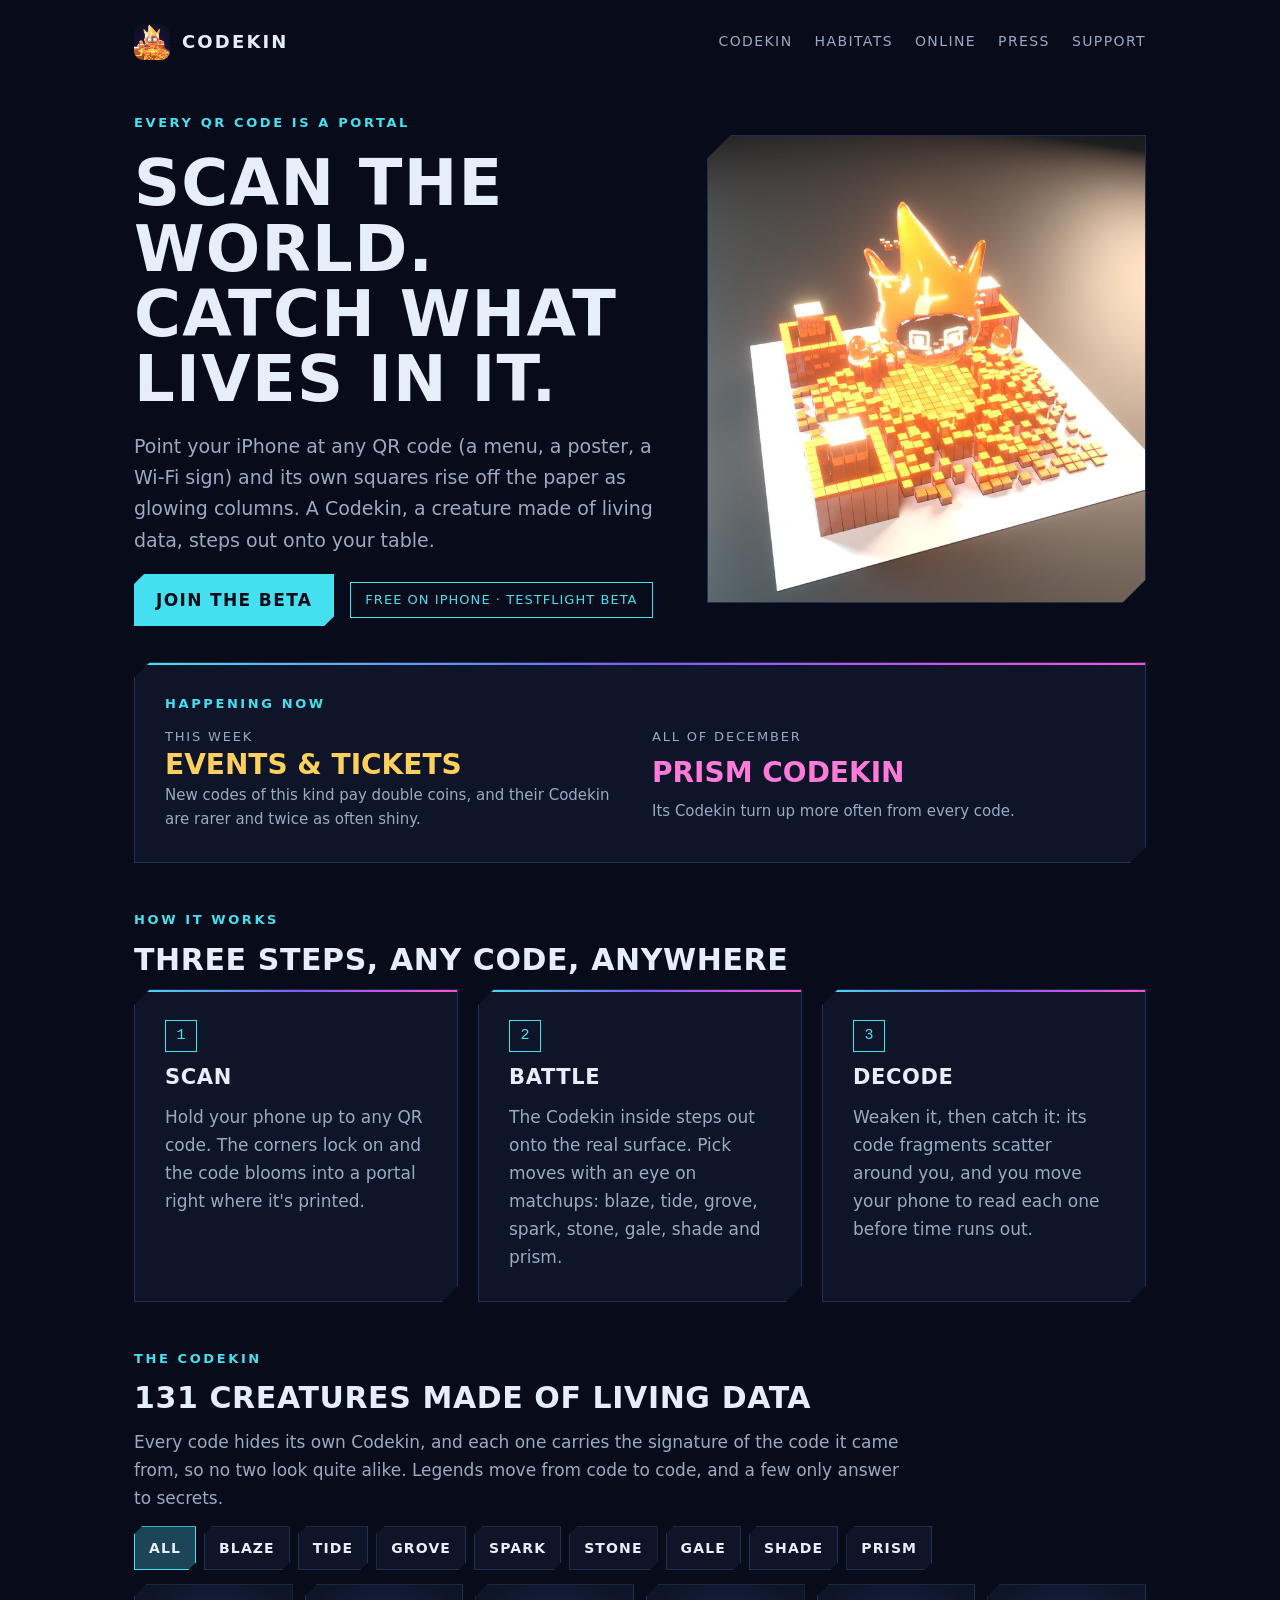
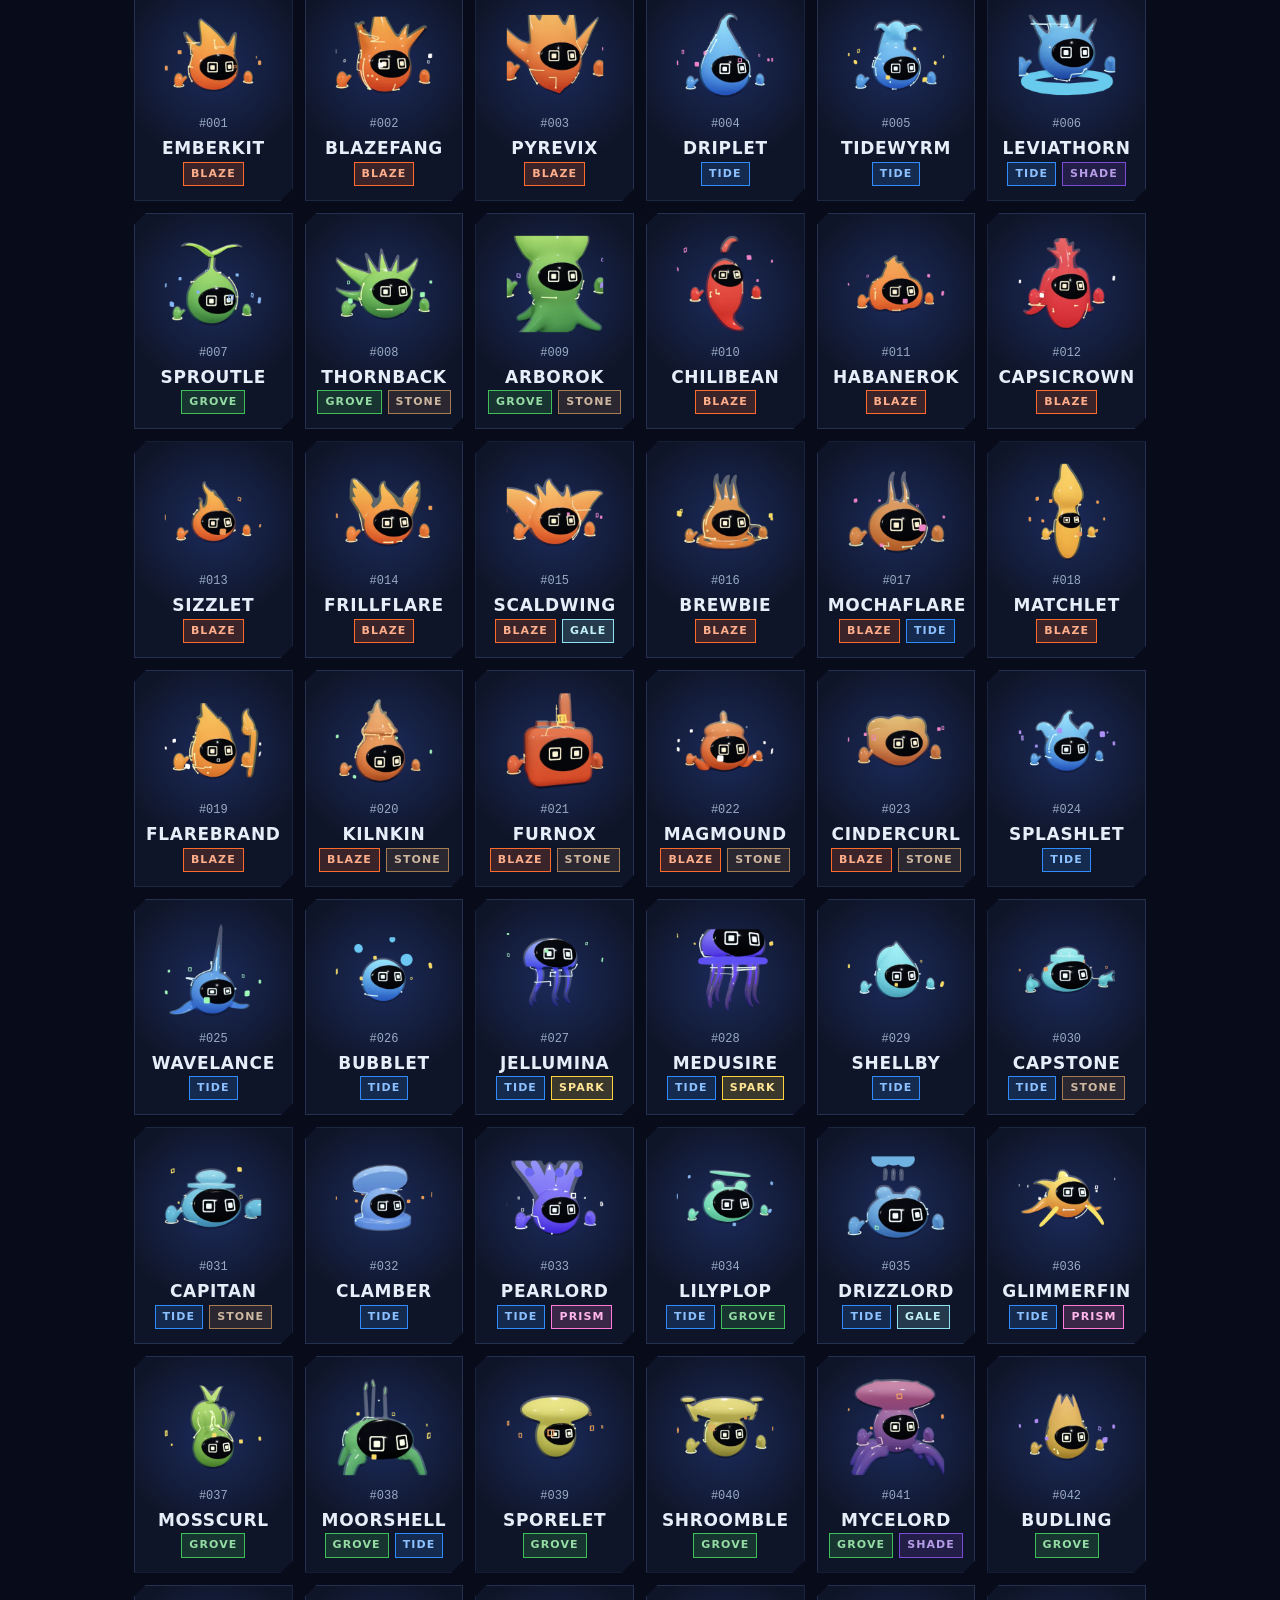
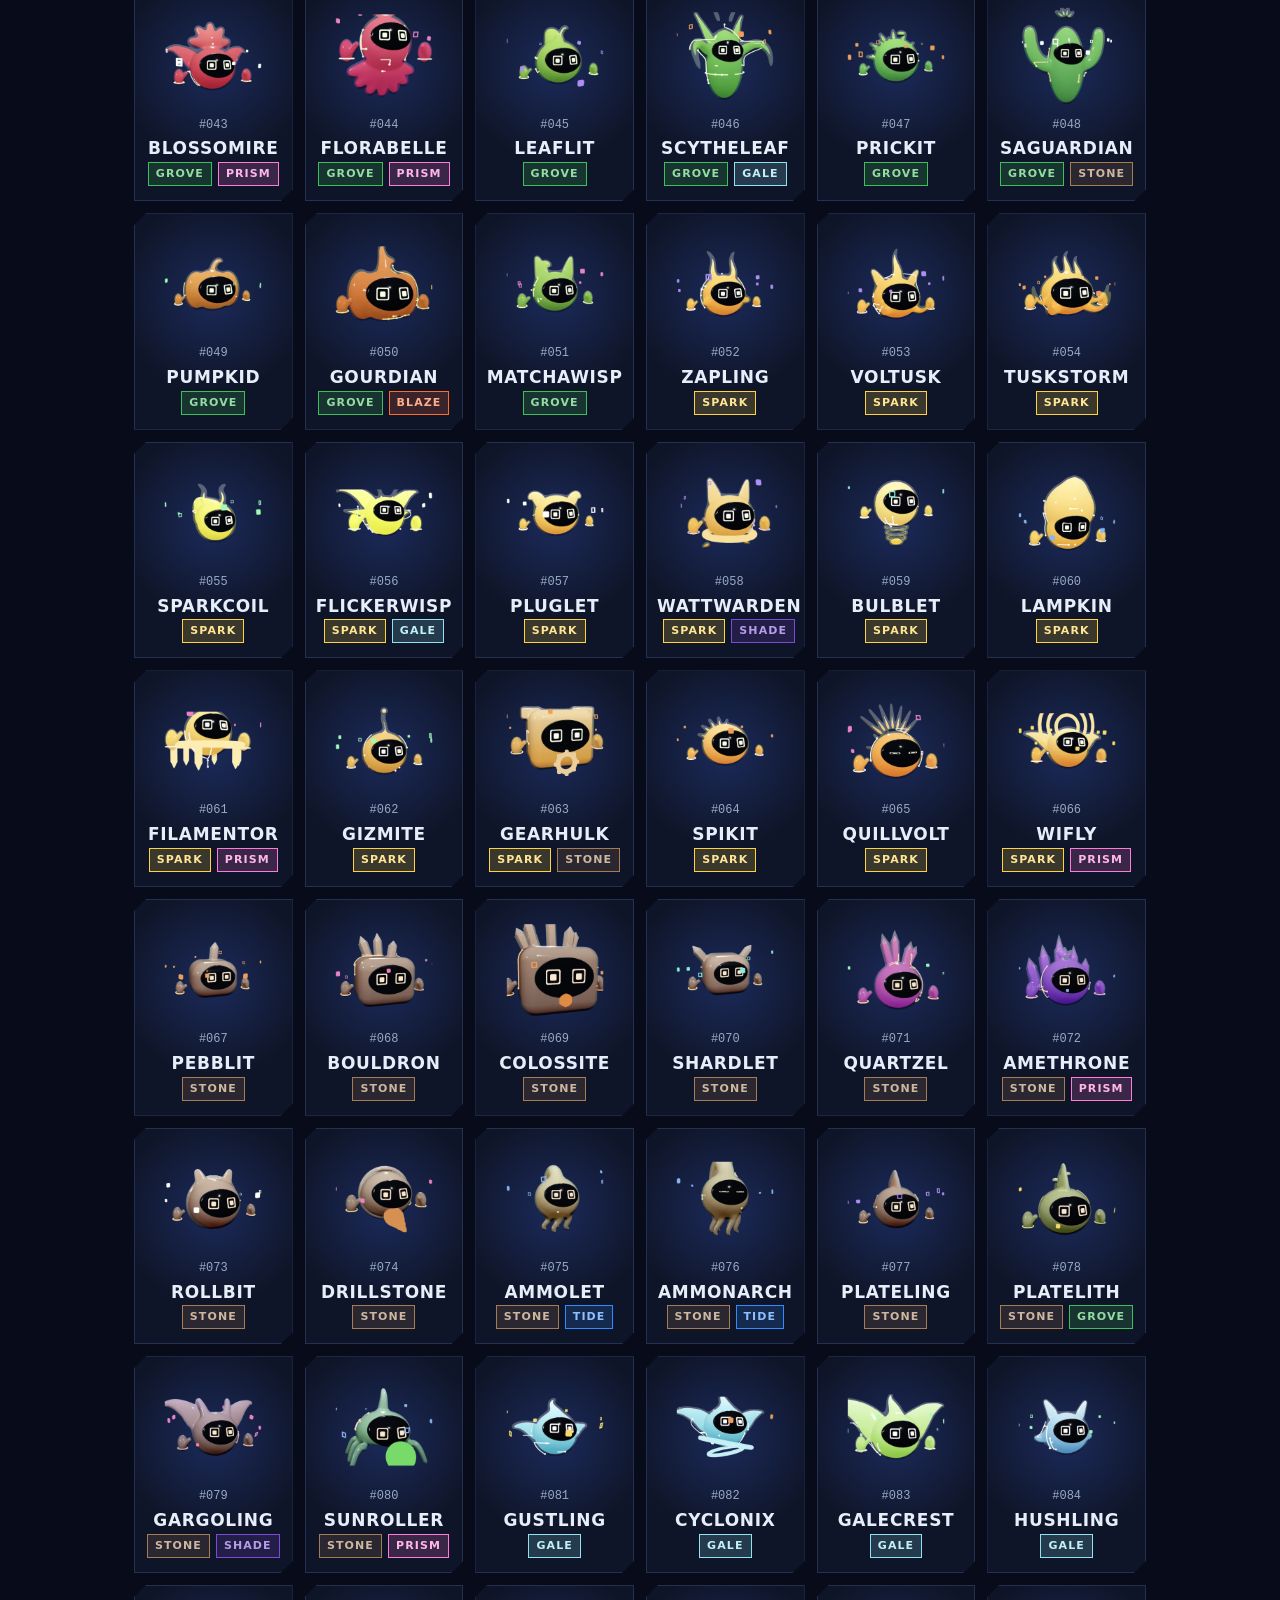
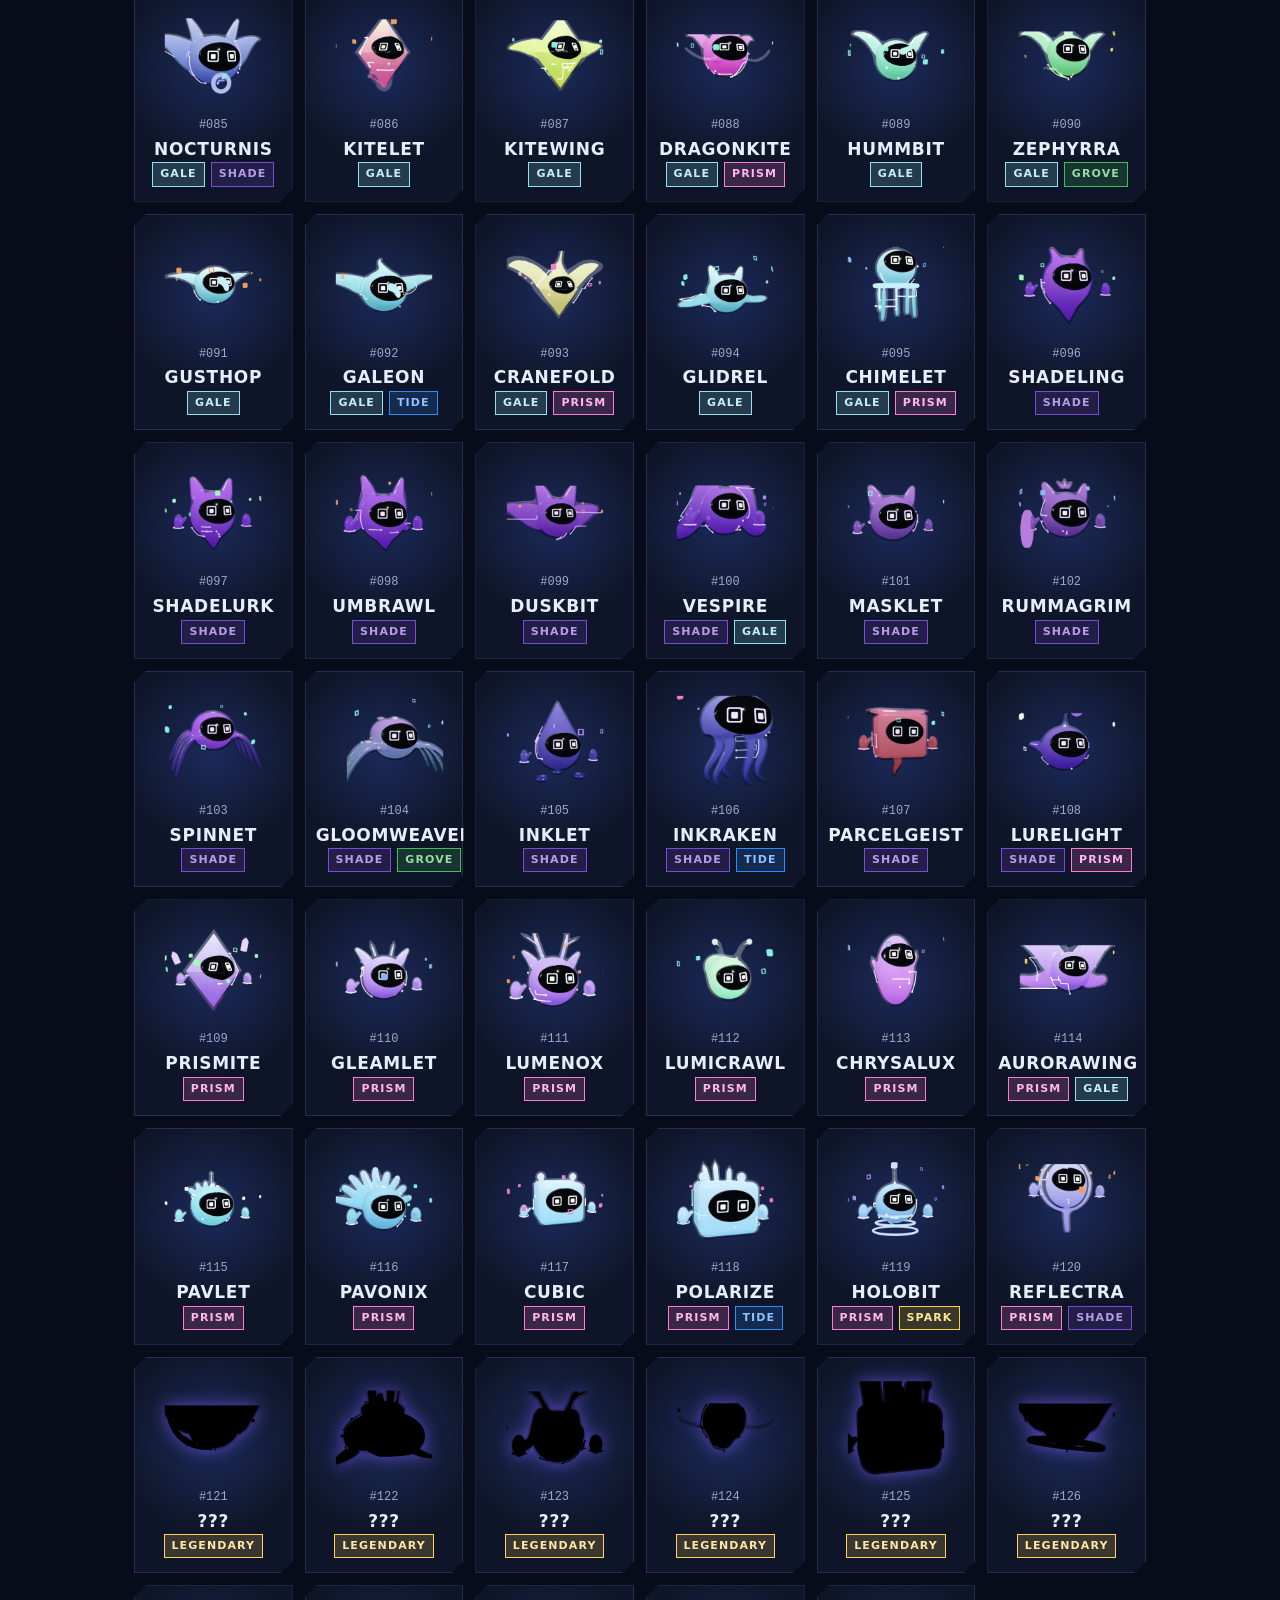
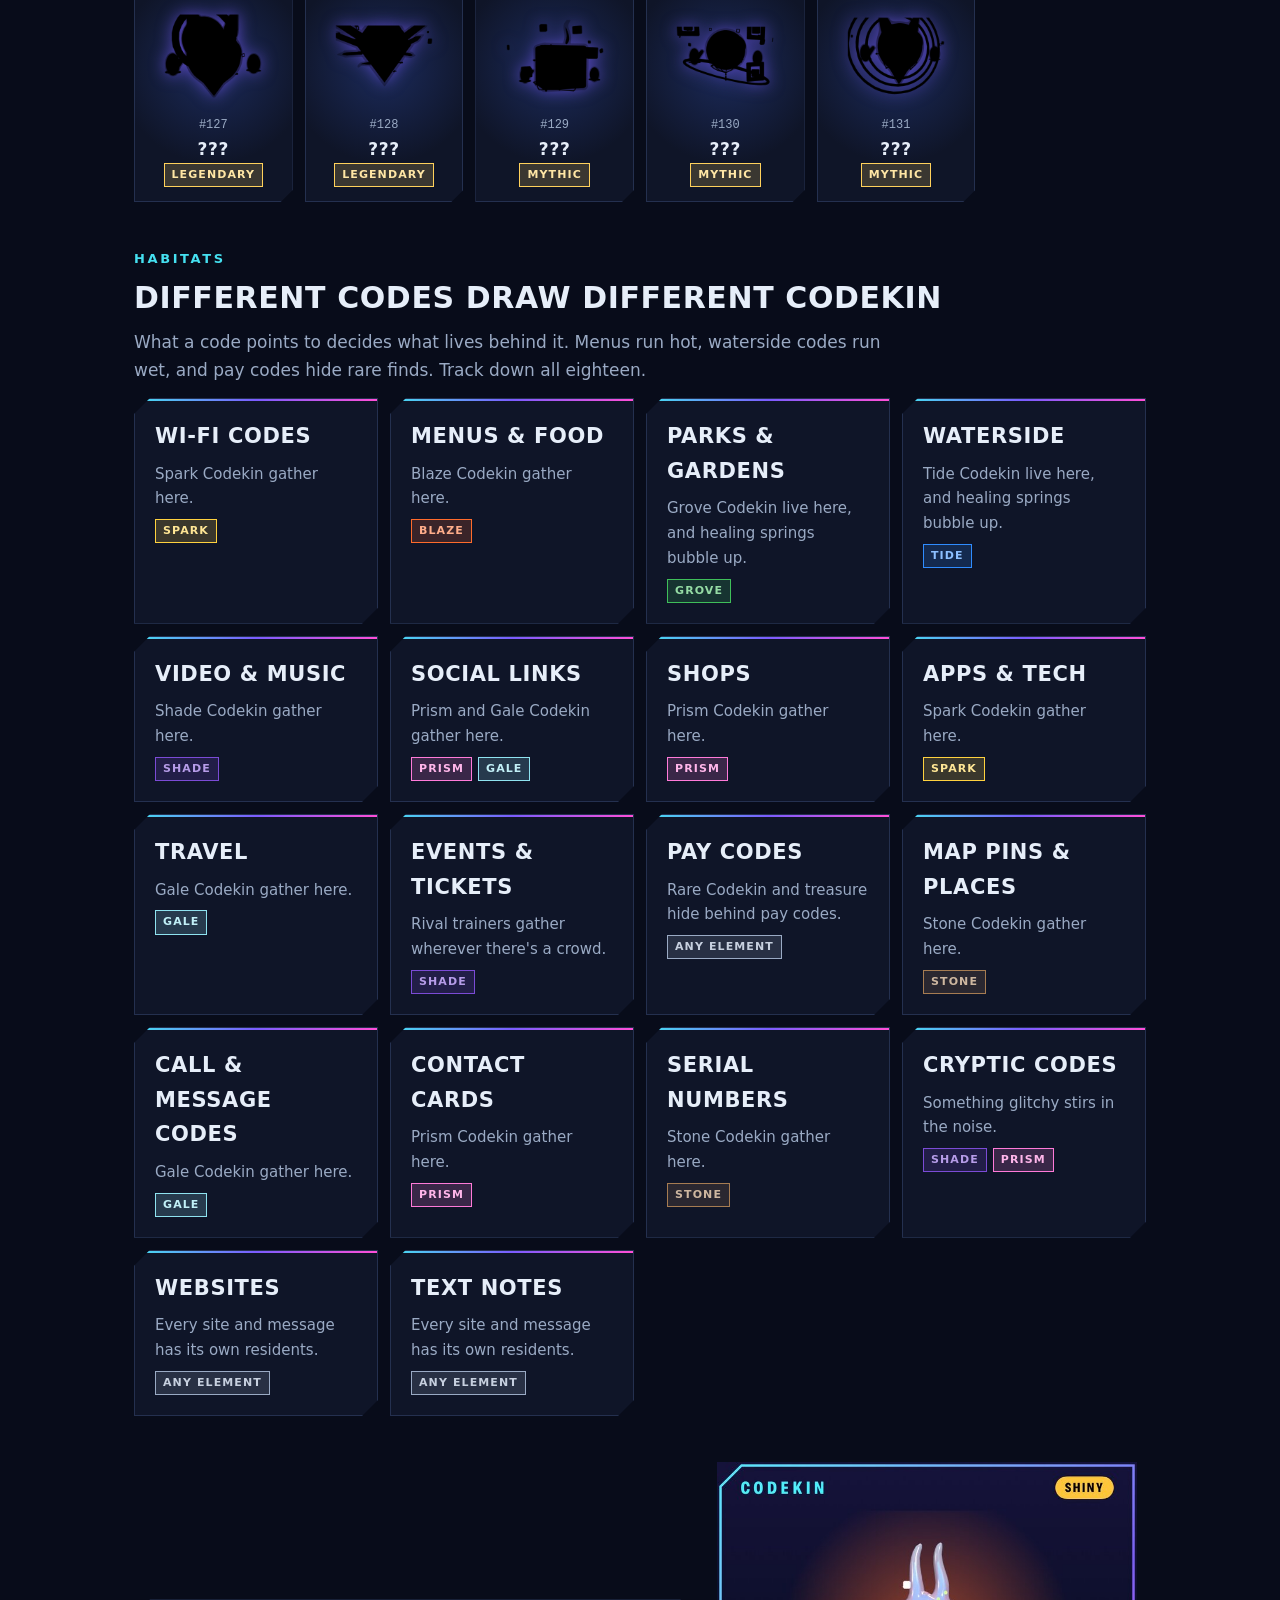
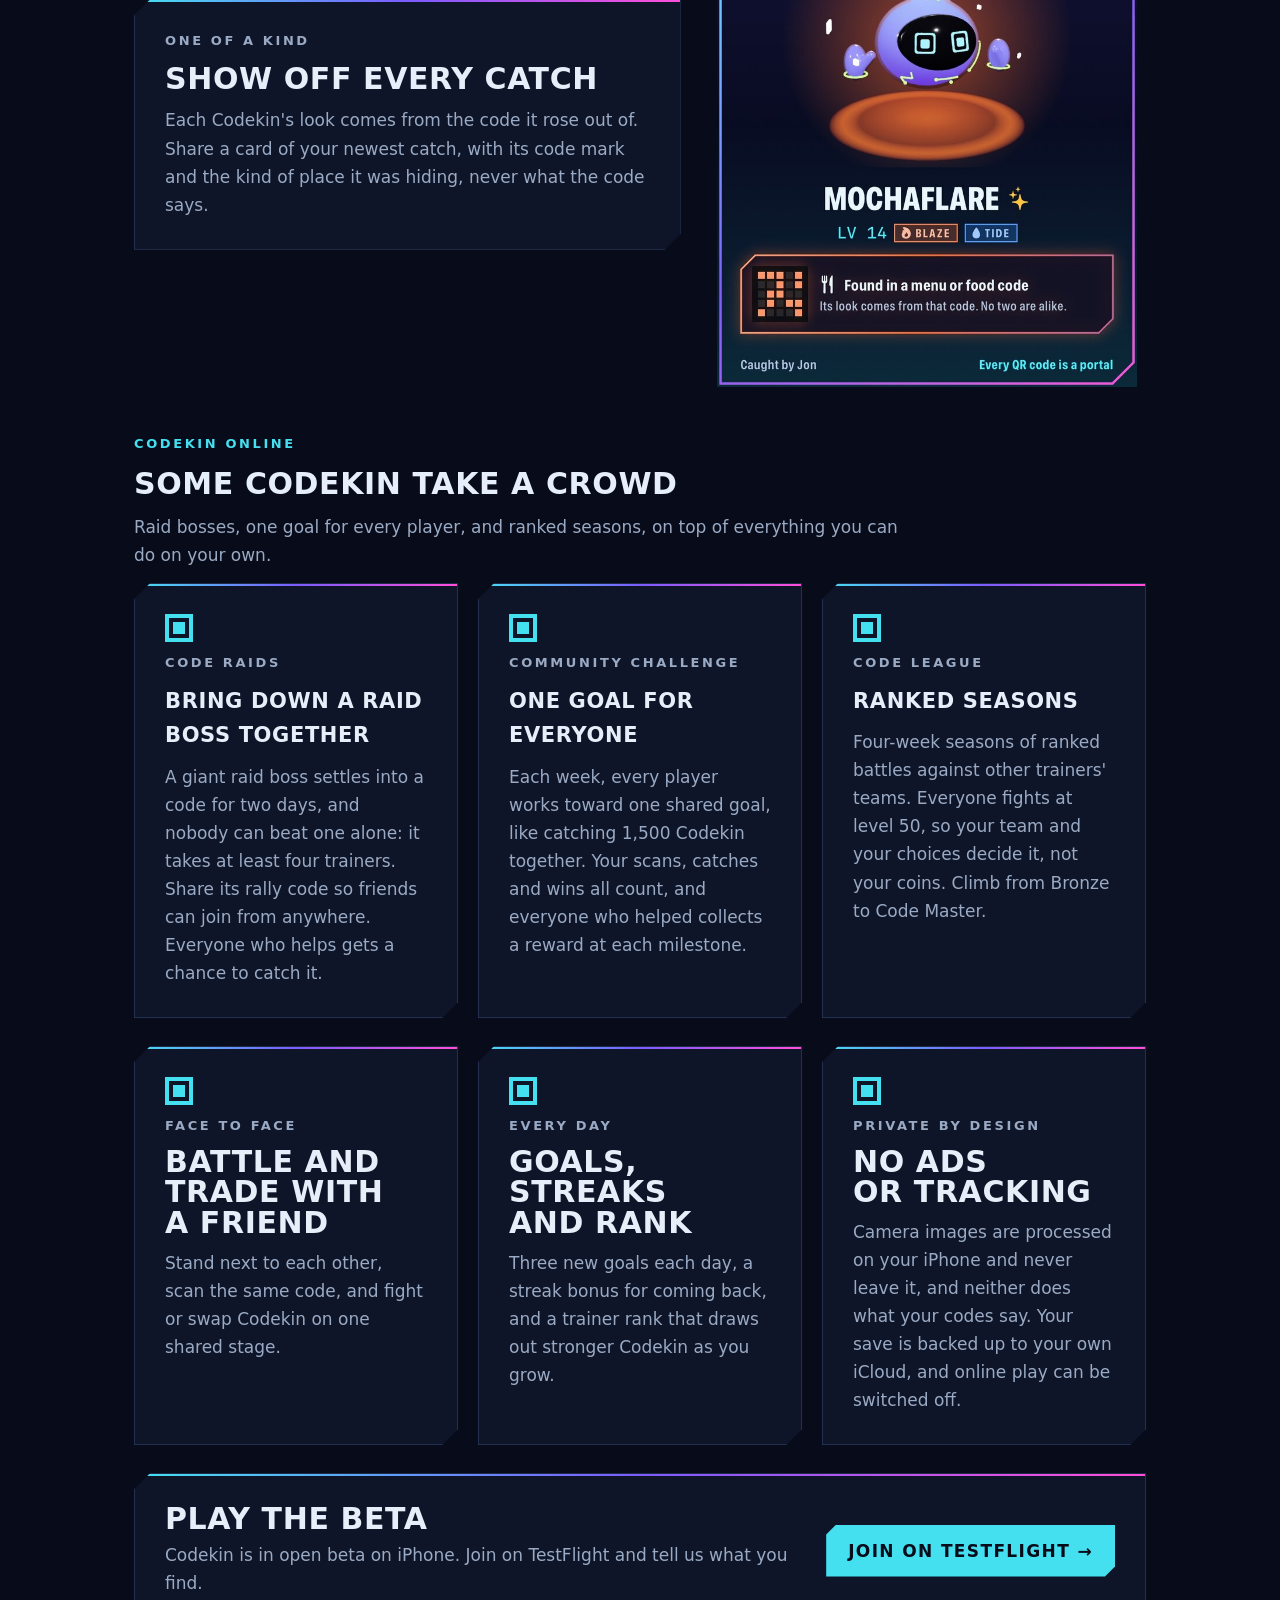
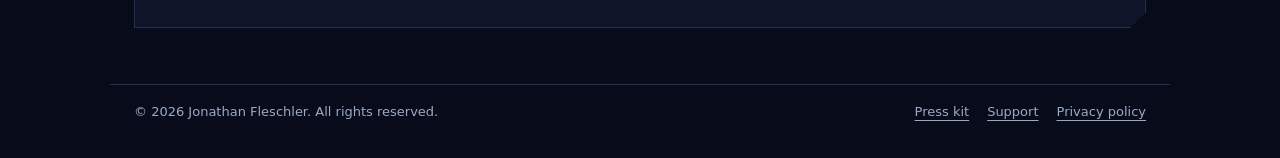
==== commit 3c8395d6: "Codekin online on the site A home page section on code raids, the community challenge and the Code L" ====
--- a/index.html
+++ b/index.html
@@ -4,16 +4,16 @@
 <meta charset="utf-8">
 <meta name="viewport" content="width=device-width, initial-scale=1">
 <title>Codekin · Every QR code is a portal</title>
-<meta name="description" content="An augmented reality creature battler for iPhone. Scan any QR code, watch it bloom into a portal, then battle and catch the Codekin that lives inside.">
+<meta name="description" content="An augmented reality creature battler for iPhone. Scan any QR code, watch it bloom into a portal, then battle and catch the Codekin that lives inside, and team up online to take down raid bosses.">
 <meta name="theme-color" content="#080c1a">
 <meta property="og:type" content="website">
 <meta property="og:site_name" content="Codekin">
 <meta property="og:title" content="Codekin · Every QR code is a portal">
 <meta property="og:description" content="Scan any QR code. Battle the creature that lives inside. Catch it. An AR creature battler for iPhone.">
-<meta property="og:image" content="https://jfleschler.github.io/qr-battle-site/assets/og.jpg">
+<meta property="og:image" content="https://playcodekin.com/assets/og.jpg">
 <meta property="og:image:width" content="1200">
 <meta property="og:image:height" content="630">
-<meta property="og:url" content="https://jfleschler.github.io/qr-battle-site/">
+<meta property="og:url" content="https://playcodekin.com/">
 <meta name="twitter:card" content="summary_large_image">
 <link rel="icon" href="./assets/icon.png">
 <link rel="apple-touch-icon" href="./assets/icon.png">
@@ -23,7 +23,7 @@
 <body>
 <nav aria-label="Main navigation">
   <a class="brand" href="./"><img src="./assets/icon.png" alt="" width="36" height="36"><span>Codekin</span></a>
-  <div class="links"><a href="#codekin">Codekin</a><a href="#habitats">Habitats</a><a href="./press/">Press</a><a href="./support/">Support</a></div>
+  <div class="links"><a href="#codekin">Codekin</a><a href="#habitats">Habitats</a><a href="#online">Online</a><a href="./press/">Press</a><a href="./support/">Support</a></div>
 </nav>
 <main>
   <section class="hero">
@@ -82,6 +82,32 @@
     <img src="./assets/share-card.jpg" alt="A share card of a shiny Mochaflare, level 14, found in a menu or food code" width="720" height="900" loading="lazy">
   </section>
 
+  <section id="online" aria-labelledby="online-title" class="section">
+    <p class="eyebrow">Codekin online</p>
+    <h2 id="online-title">Some Codekin take a crowd</h2>
+    <p class="section-lede">Raid bosses, one goal for every player, and ranked seasons, on top of everything you can do on your own.</p>
+    <div class="cards">
+      <section class="panel">
+        <span class="finder" aria-hidden="true"></span>
+        <p class="eyebrow">Code raids</p>
+        <h3>Bring down a raid boss together</h3>
+        <p>A giant raid boss settles into a code for two days, and nobody can beat one alone: it takes at least four trainers. Share its rally code so friends can join from anywhere. Everyone who helps gets a chance to catch it.</p>
+      </section>
+      <section class="panel">
+        <span class="finder" aria-hidden="true"></span>
+        <p class="eyebrow">Community challenge</p>
+        <h3>One goal for everyone</h3>
+        <p>Each week, every player works toward one shared goal, like catching 1,500 Codekin together. Your scans, catches and wins all count, and everyone who helped collects a reward at each milestone.</p>
+      </section>
+      <section class="panel">
+        <span class="finder" aria-hidden="true"></span>
+        <p class="eyebrow">Code League</p>
+        <h3>Ranked seasons</h3>
+        <p>Four-week seasons of ranked battles against other trainers' teams. Everyone fights at level 50, so your team and your choices decide it, not your coins. Climb from Bronze to Code Master.</p>
+      </section>
+    </div>
+  </section>
+
   <div class="cards">
     <section class="panel">
       <span class="finder" aria-hidden="true"></span>
@@ -98,8 +124,8 @@
     <section class="panel">
       <span class="finder" aria-hidden="true"></span>
       <p class="eyebrow">Private by design</p>
-      <h2>No accounts, ads or tracking</h2>
-      <p>Camera images are processed on your iPhone and never leave it. Your save is backed up to your own iCloud.</p>
+      <h2>No ads or tracking</h2>
+      <p>Camera images are processed on your iPhone and never leave it, and neither does what your codes say. Your save is backed up to your own iCloud, and online play can be switched off.</p>
     </section>
   </div>
 
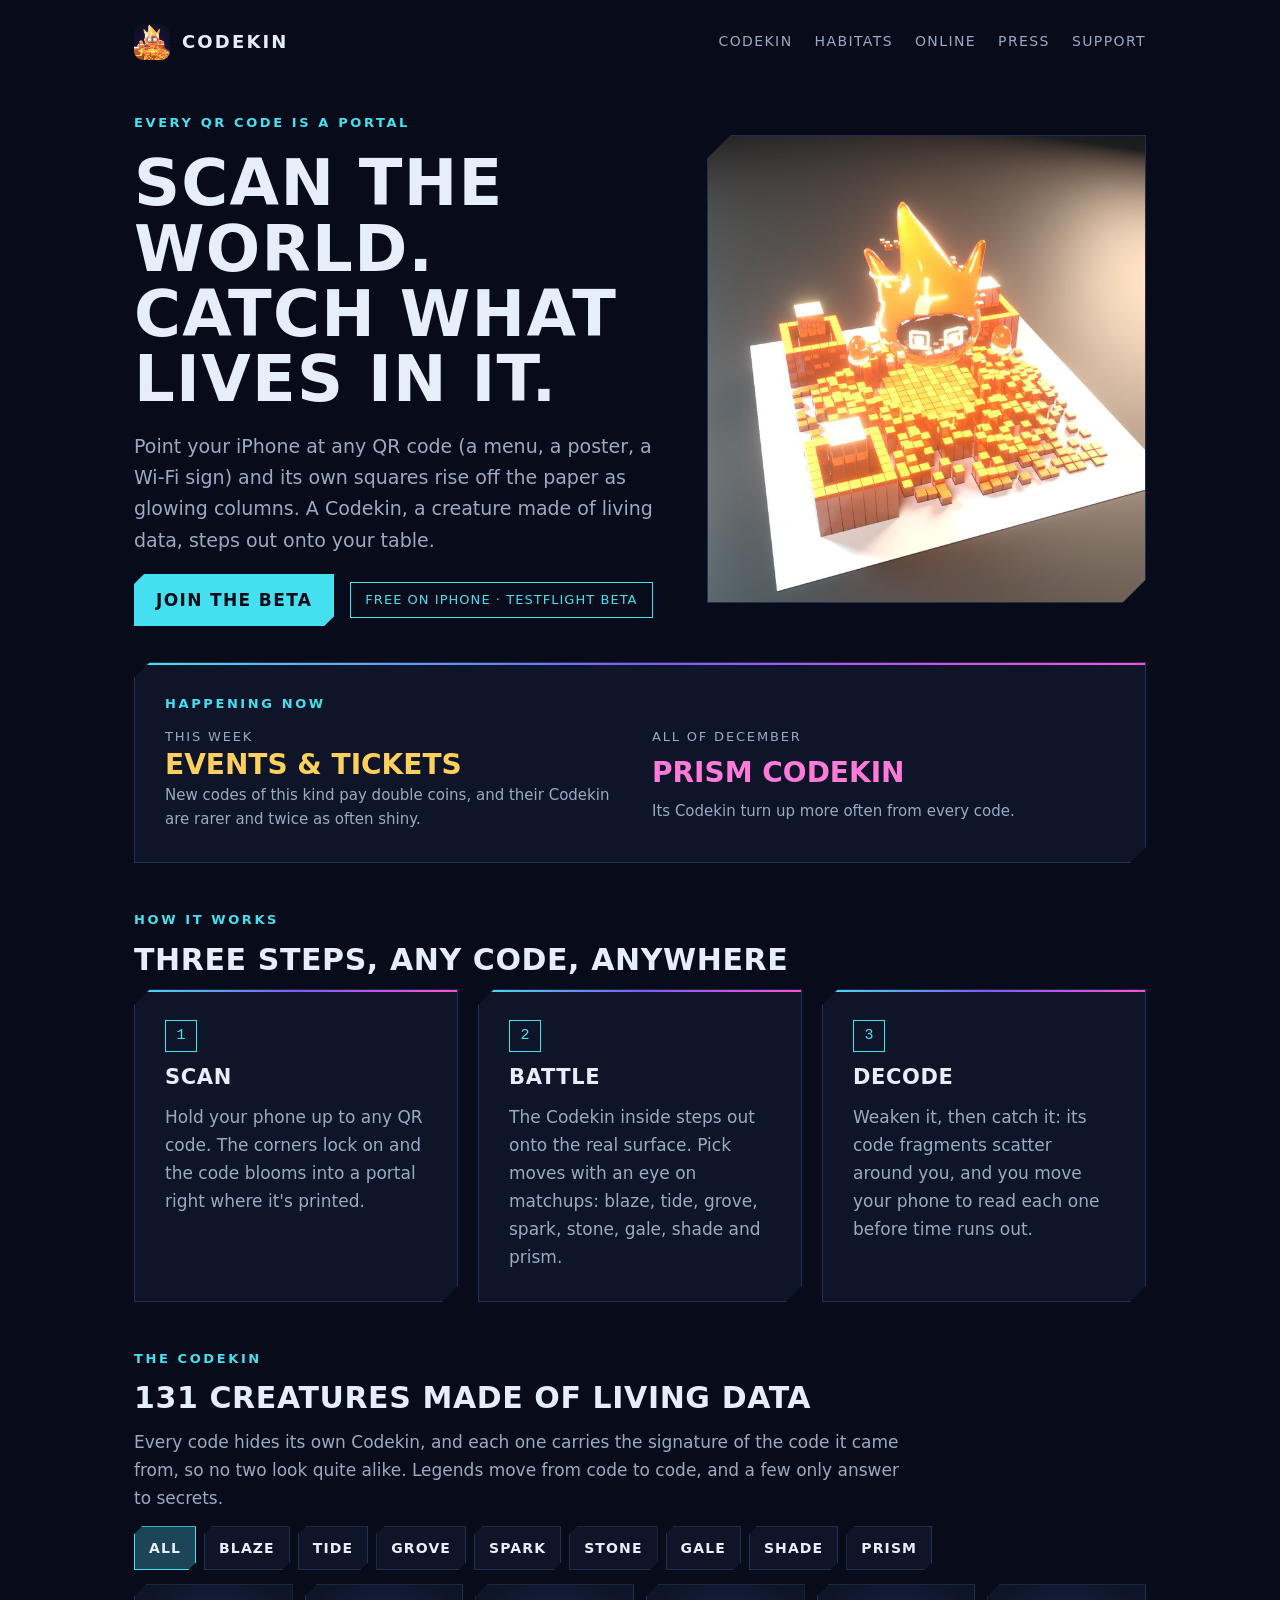
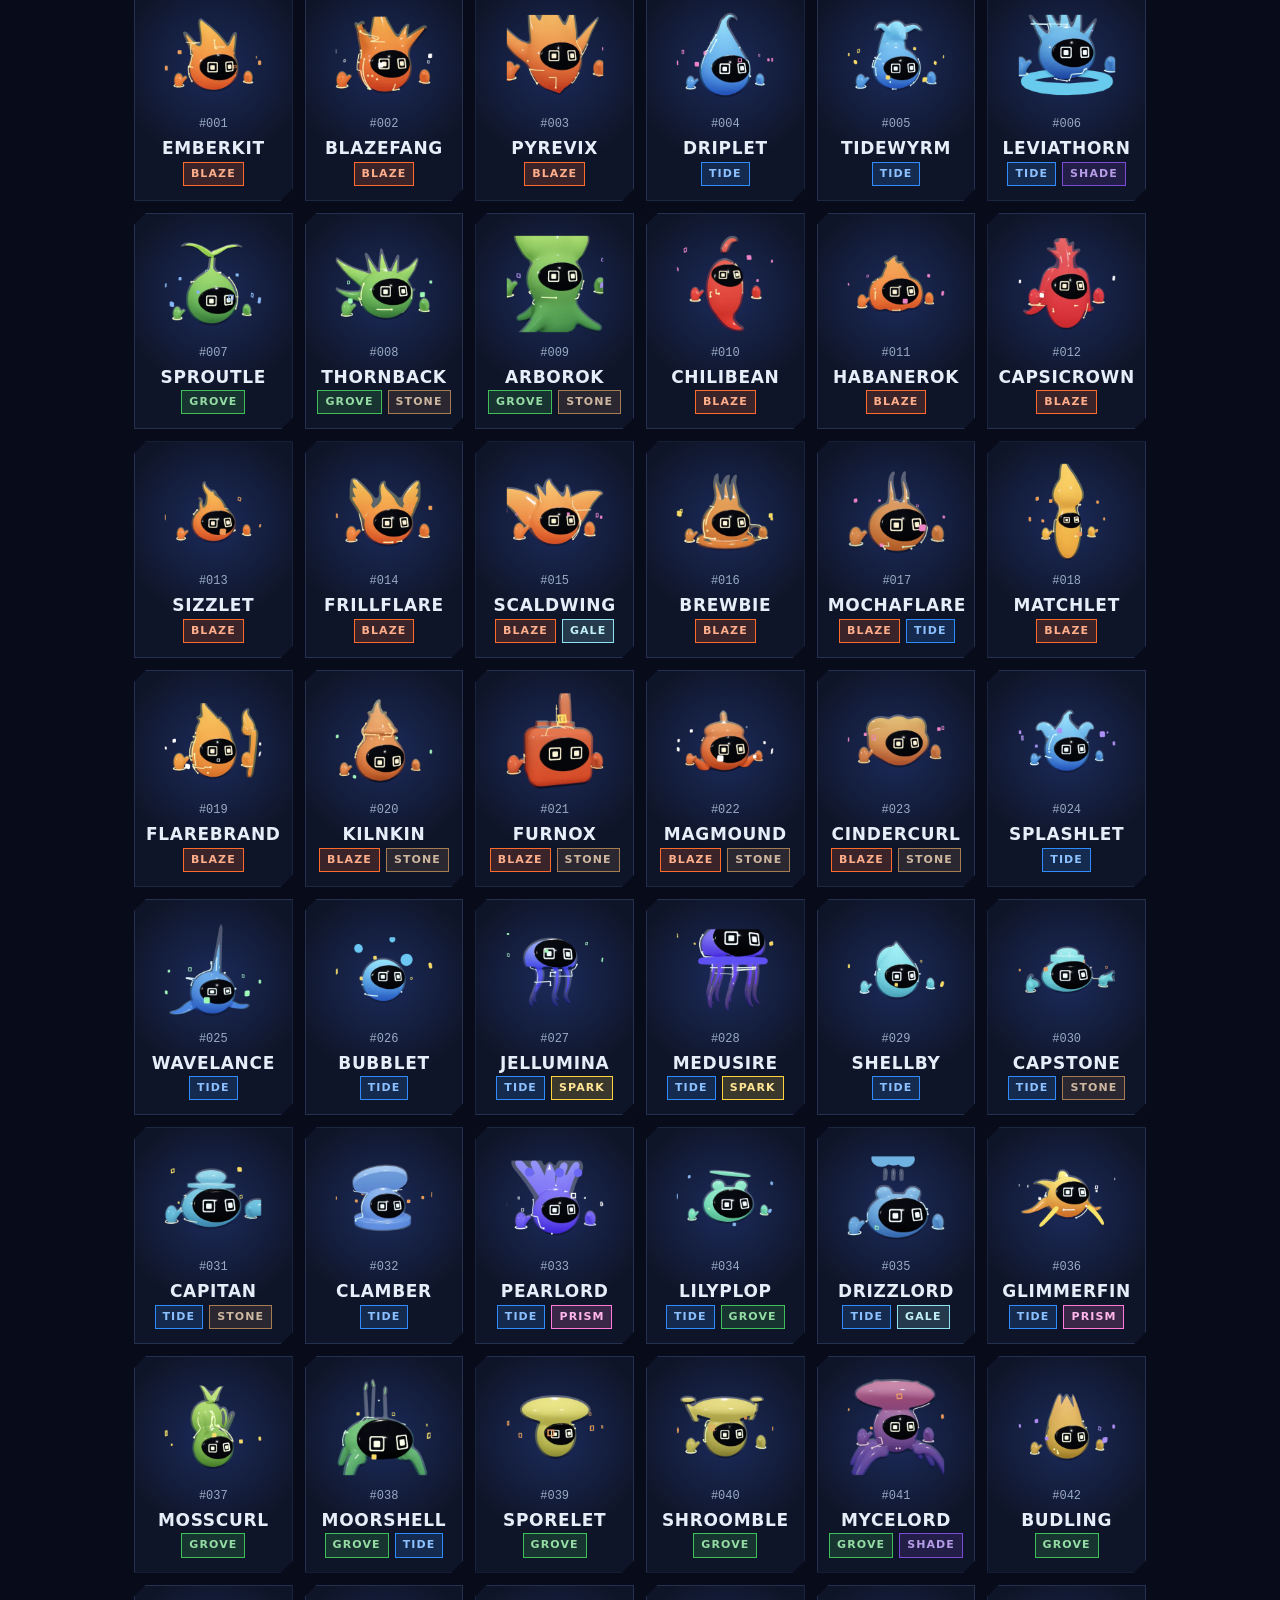
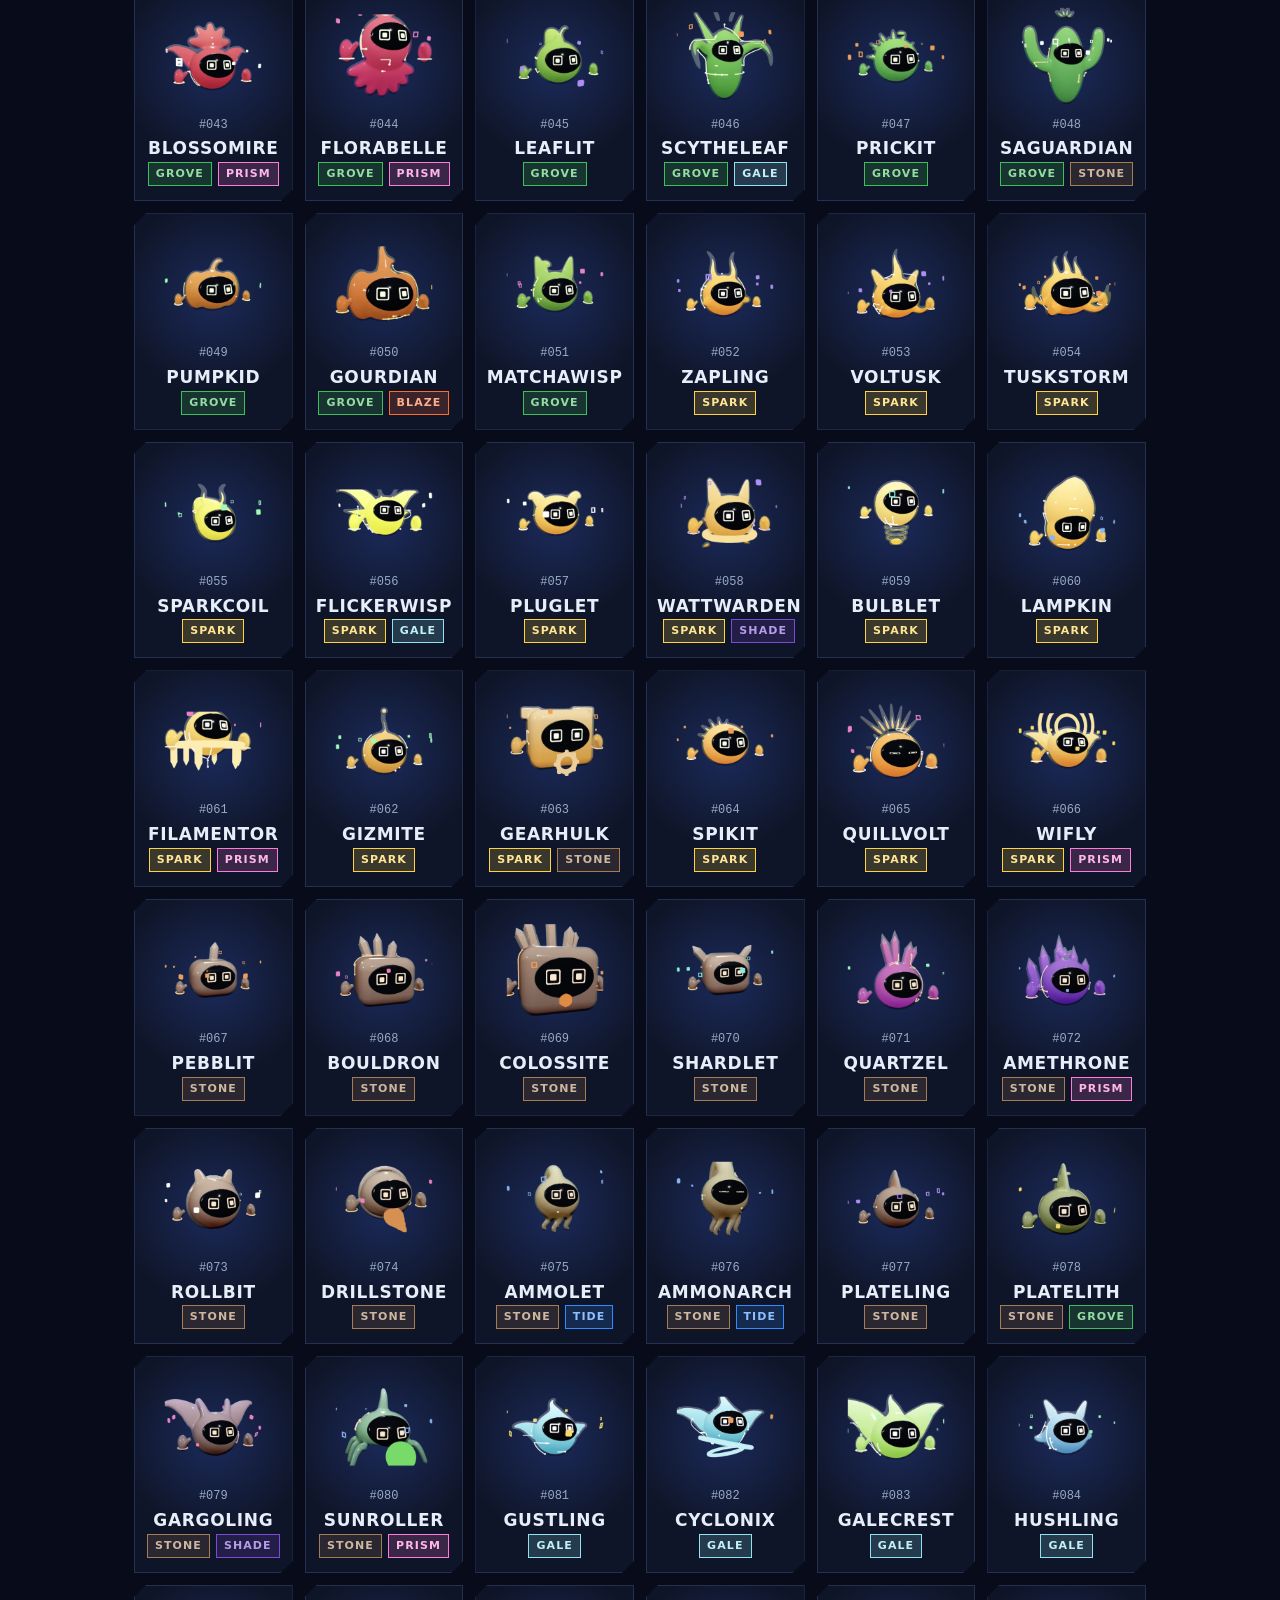
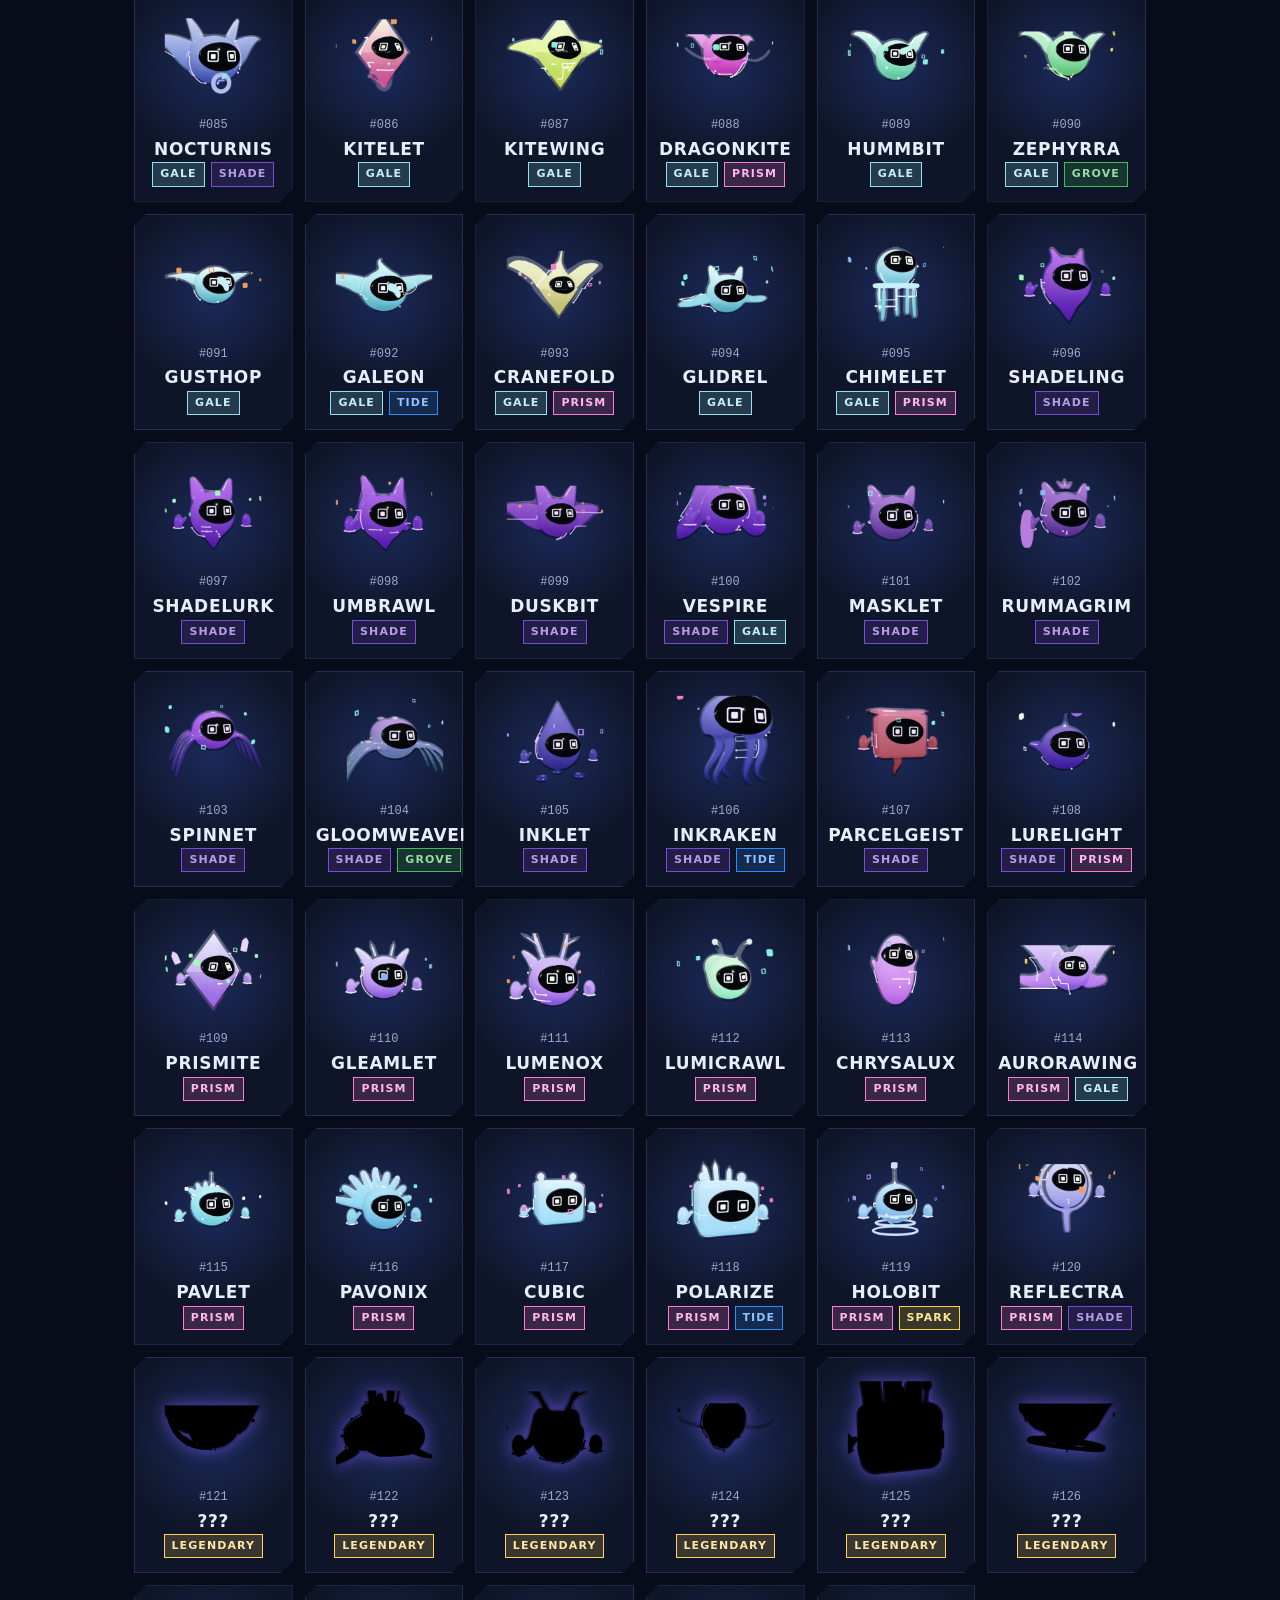
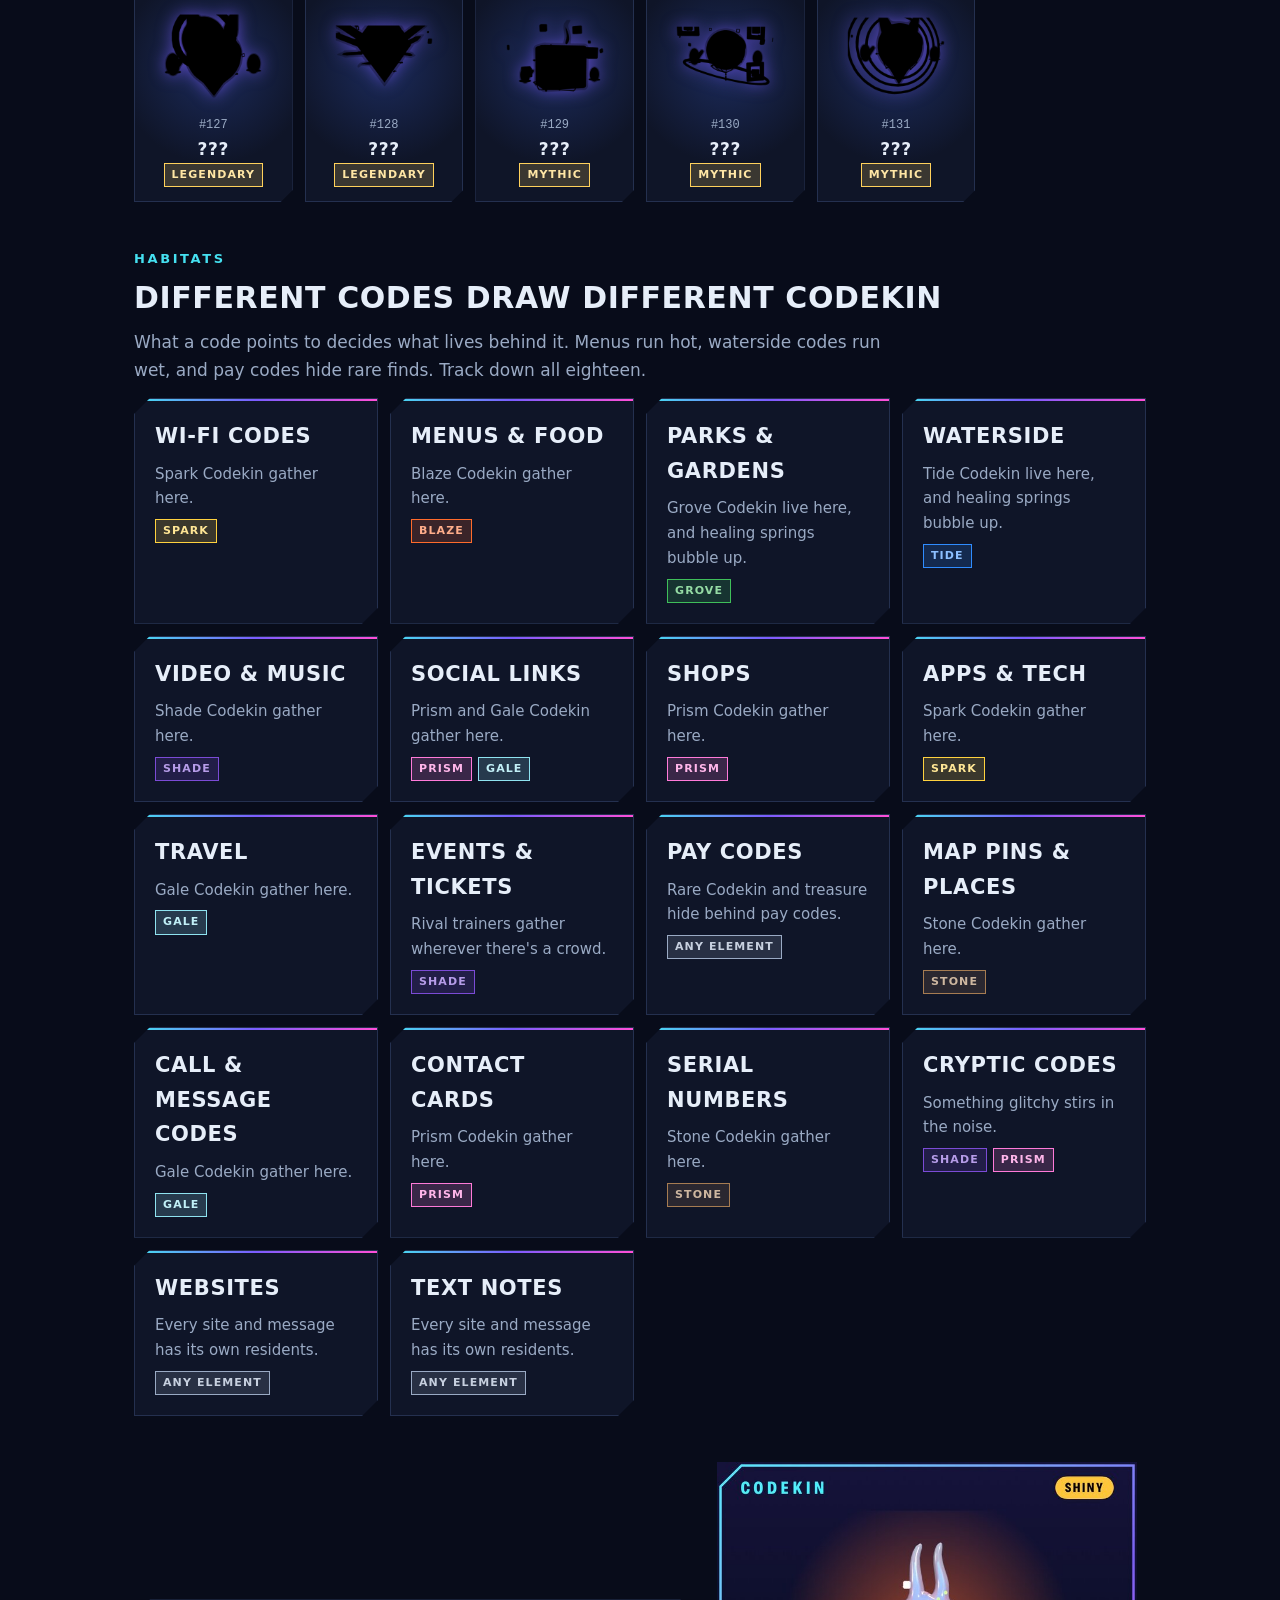
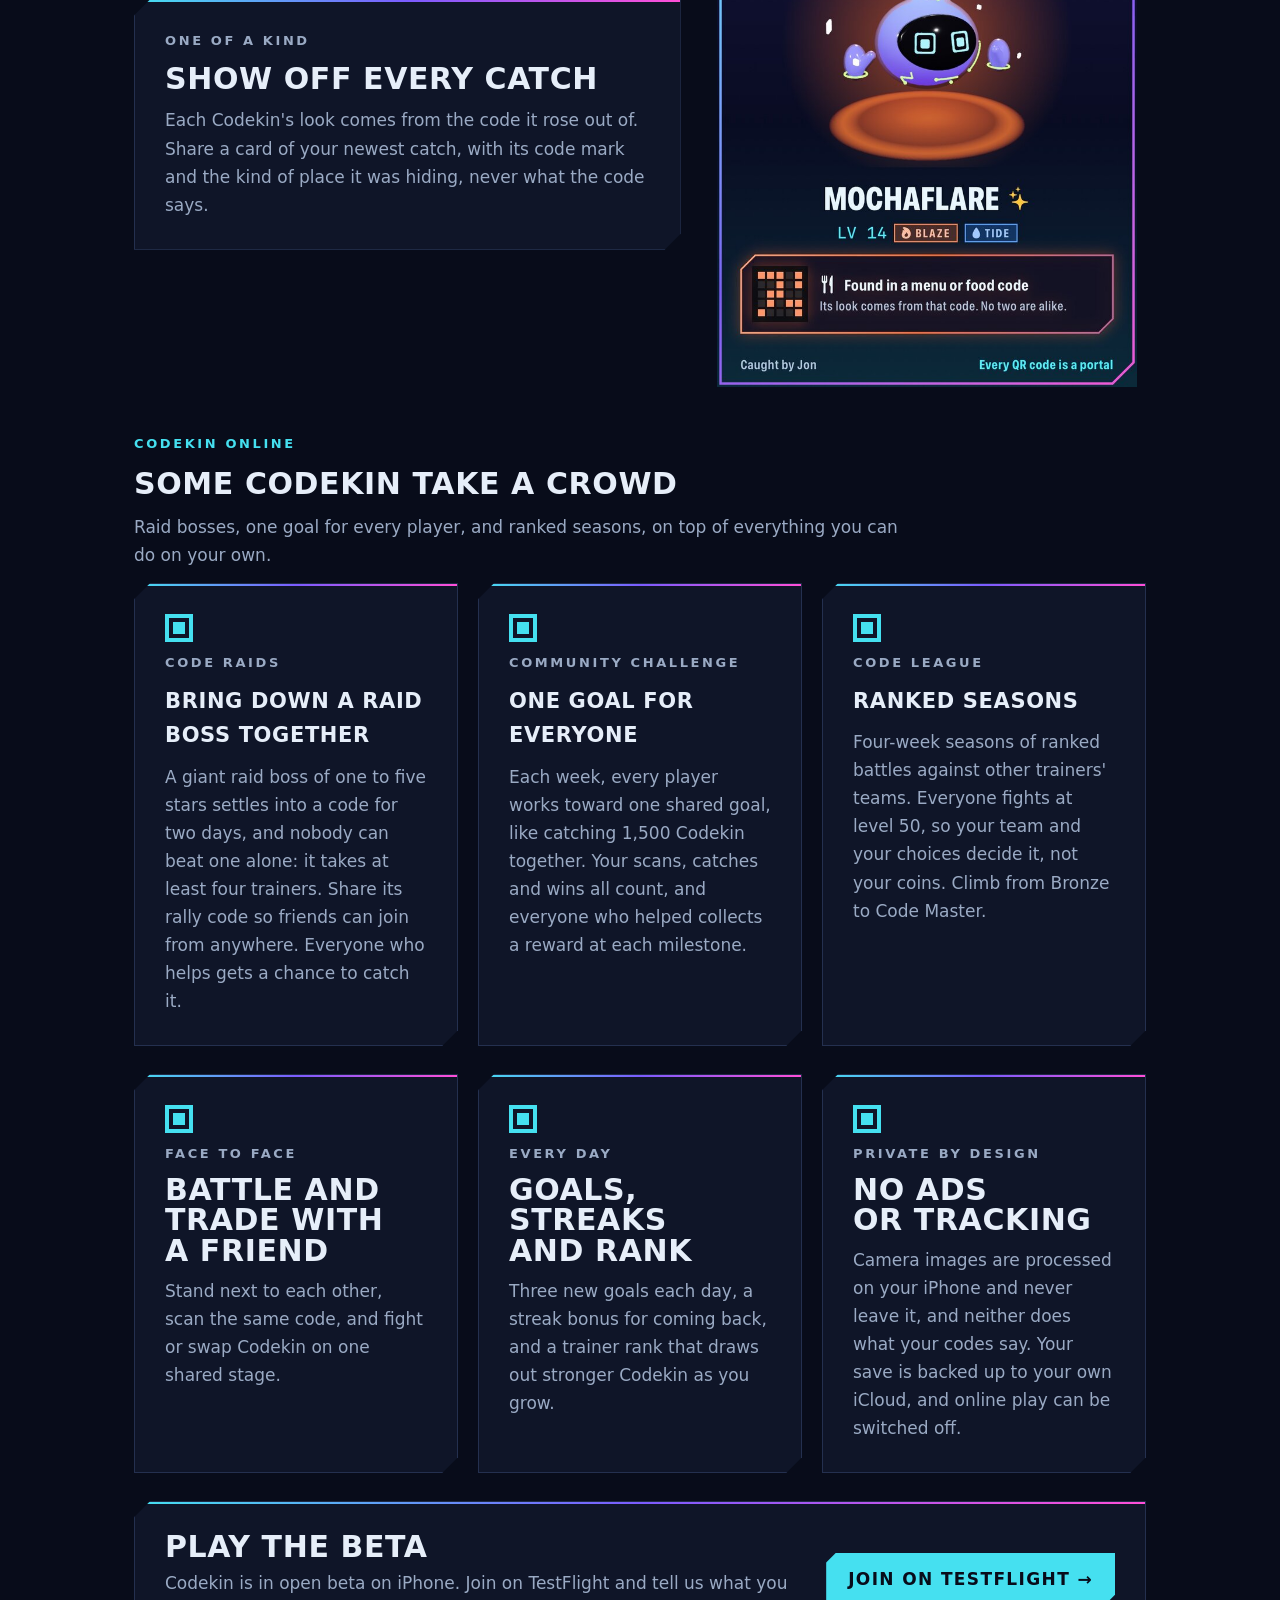
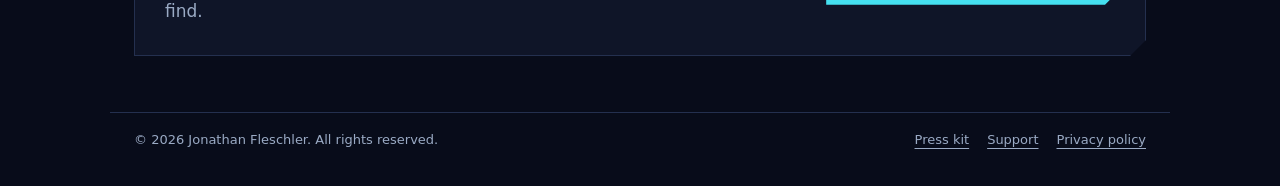
==== commit f9d9b824: "Raid stars on the site Co-Authored-By: Claude Opus 5.5 <noreply@anthropic.com>" ====
--- a/index.html
+++ b/index.html
@@ -91,7 +91,7 @@
         <span class="finder" aria-hidden="true"></span>
         <p class="eyebrow">Code raids</p>
         <h3>Bring down a raid boss together</h3>
-        <p>A giant raid boss settles into a code for two days, and nobody can beat one alone: it takes at least four trainers. Share its rally code so friends can join from anywhere. Everyone who helps gets a chance to catch it.</p>
+        <p>A giant raid boss of one to five stars settles into a code for two days, and nobody can beat one alone: it takes at least four trainers. Share its rally code so friends can join from anywhere. Everyone who helps gets a chance to catch it.</p>
       </section>
       <section class="panel">
         <span class="finder" aria-hidden="true"></span>
